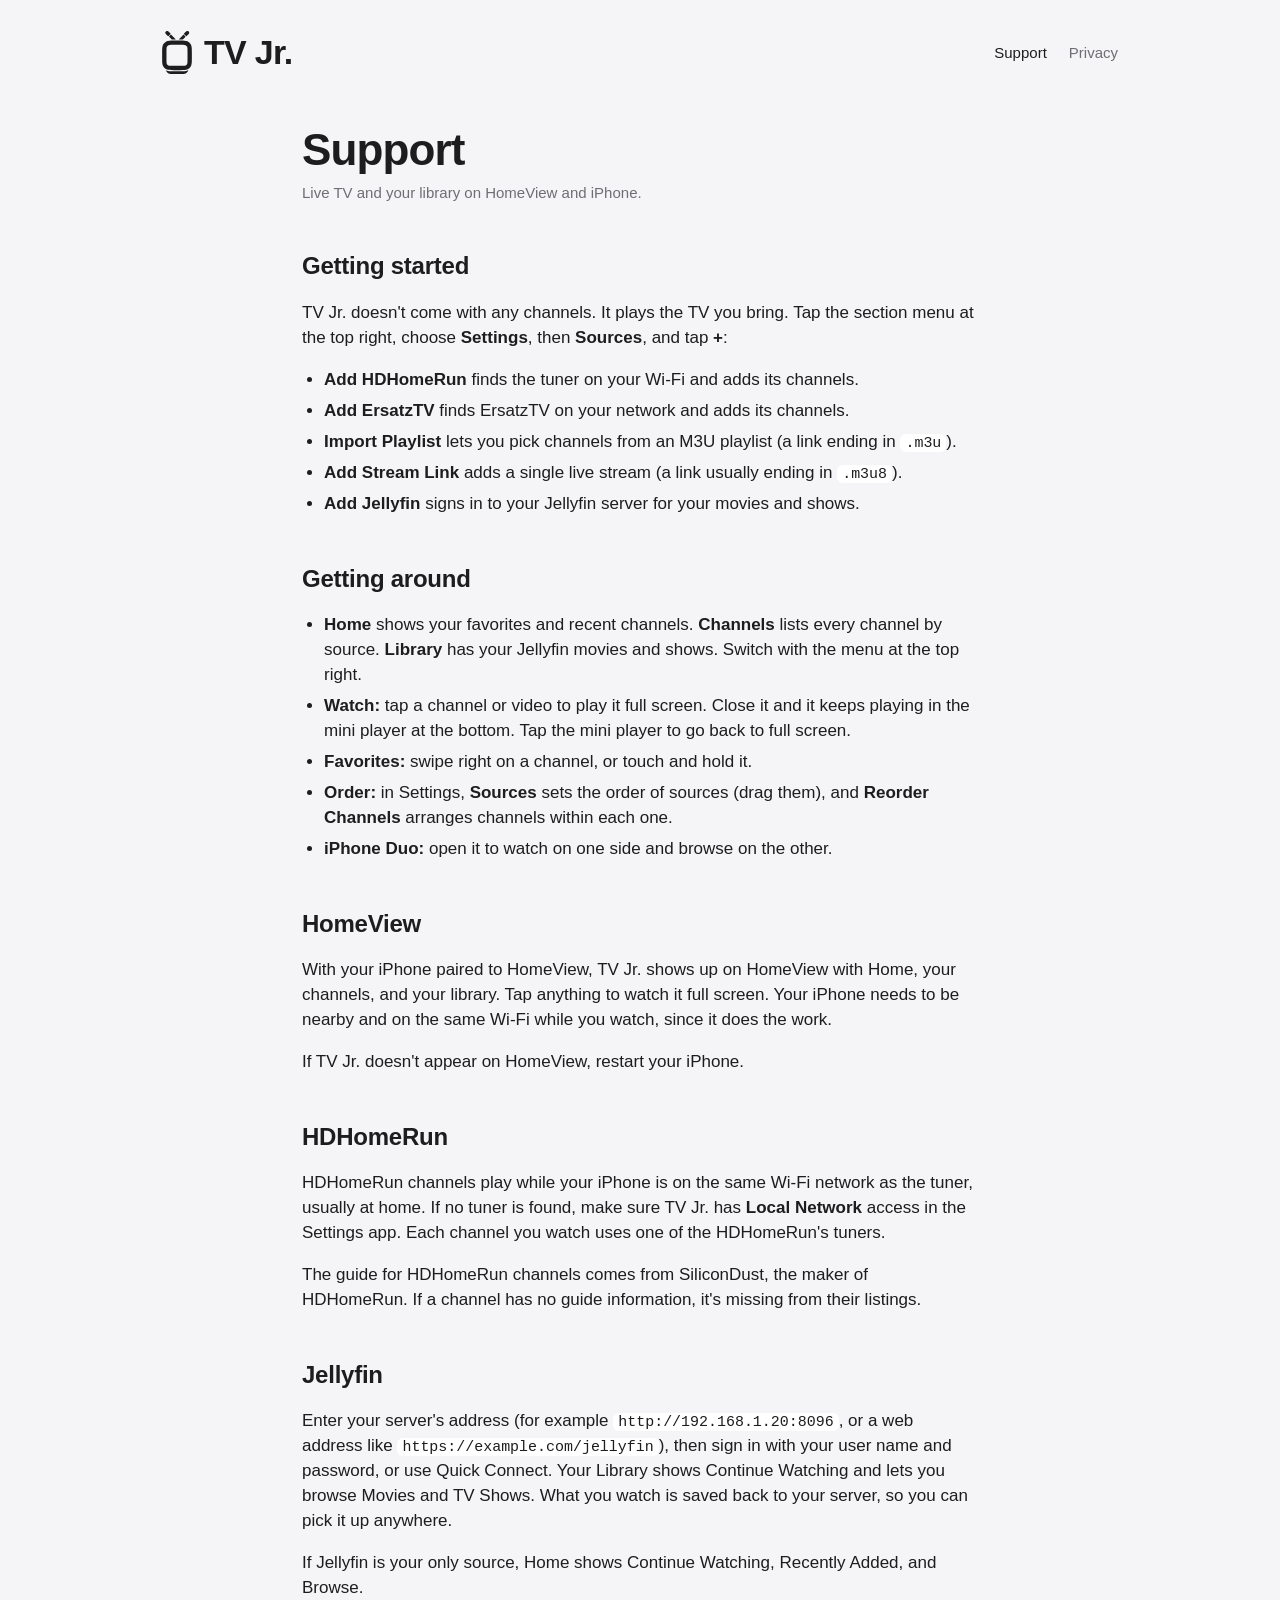
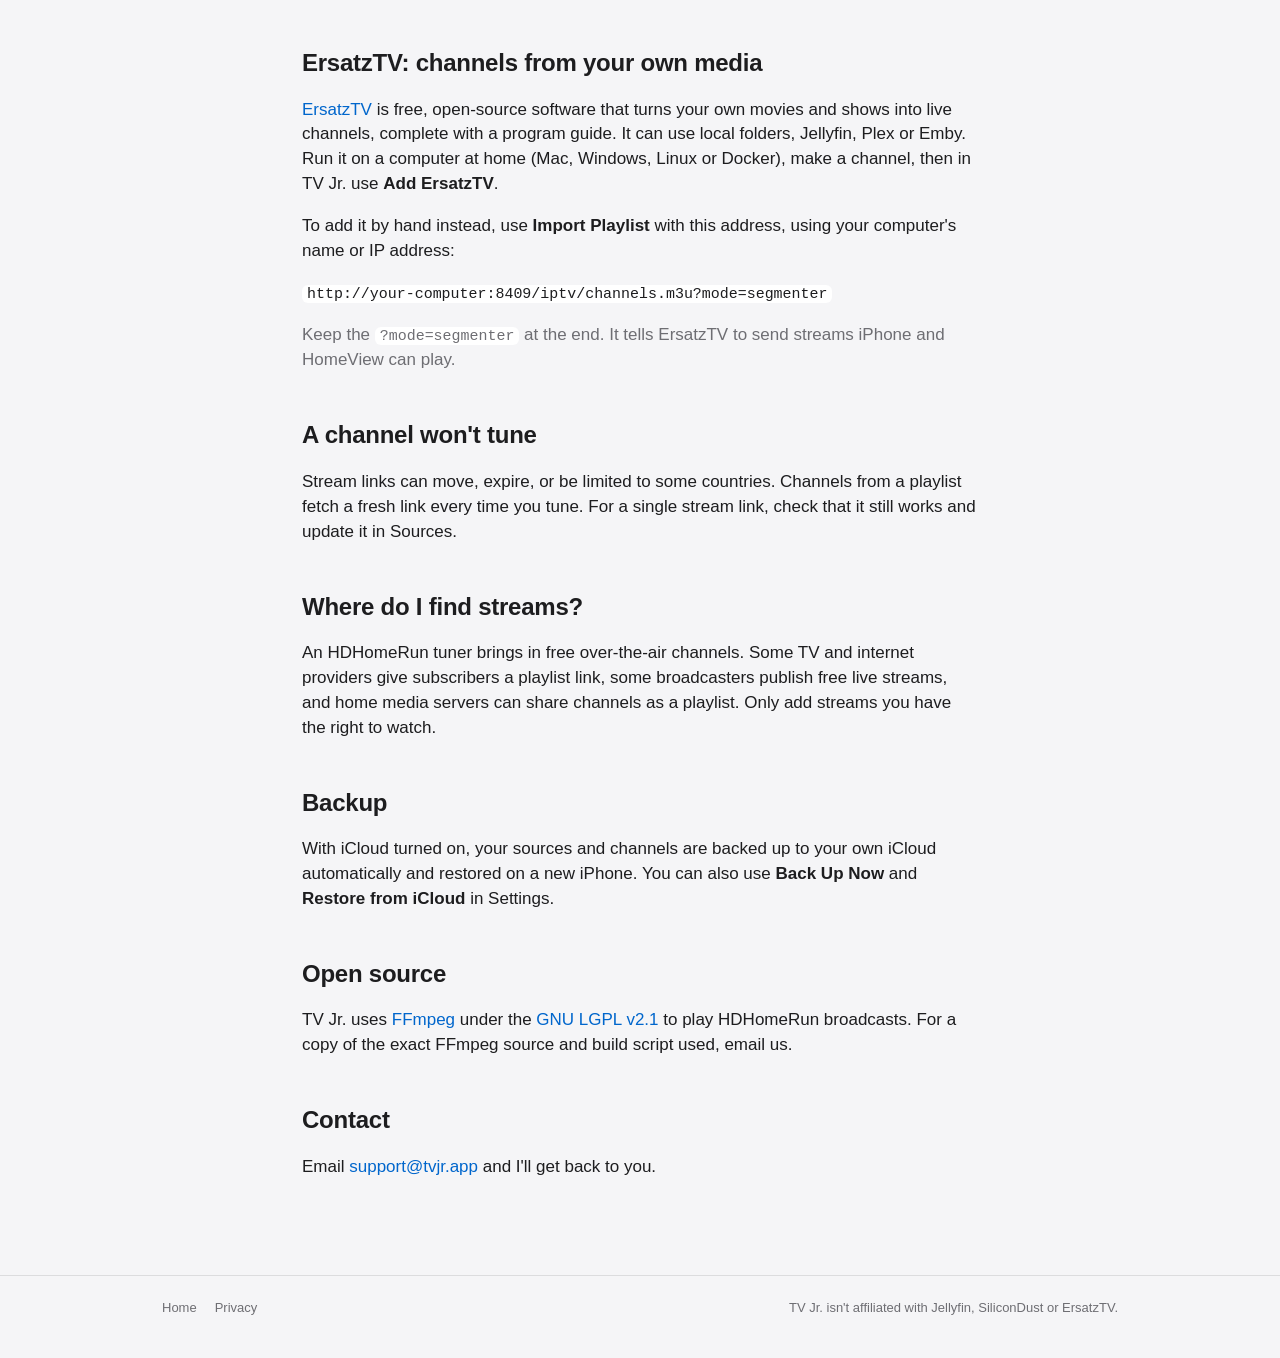
==== support.html @ 4ad4f13f "TV Jr. site: home, support, privacy Co-Authored-By: Claude Opus 5.5 <noreply@anthropic.com>" ====
<!doctype html>
<html lang="en">
<head>
  <meta charset="utf-8">
  <meta name="viewport" content="width=device-width, initial-scale=1">
  <title>TV Jr. Support</title>
  <meta name="description" content="Help with TV Jr.: adding HDHomeRun, Jellyfin, ErsatzTV and playlists, watching on HomeView, and contact.">
  <link rel="icon" href="logo.svg" type="image/svg+xml">
  <link rel="stylesheet" href="style.css">
</head>
<body>
  <header class="site-header">
    <div class="wrap">
      <a class="brand" href="./" aria-label="TV Jr. home"><i class="logo" aria-hidden="true"></i><span>TV Jr.</span></a>
      <nav class="site-nav">
        <a href="support.html" aria-current="page">Support</a>
        <a href="privacy.html">Privacy</a>
      </nav>
    </div>
  </header>

  <main class="wrap page">
    <h1>Support</h1>
    <p class="updated">Live TV and your library on HomeView and iPhone.</p>

    <h2>Getting started</h2>
    <p>TV Jr. doesn't come with any channels. It plays the TV you bring. Tap the section menu at the top right, choose <strong>Settings</strong>, then <strong>Sources</strong>, and tap <strong>+</strong>:</p>
    <ul>
      <li><strong>Add HDHomeRun</strong> finds the tuner on your Wi‑Fi and adds its channels.</li>
      <li><strong>Add ErsatzTV</strong> finds ErsatzTV on your network and adds its channels.</li>
      <li><strong>Import Playlist</strong> lets you pick channels from an M3U playlist (a link ending in <code>.m3u</code>).</li>
      <li><strong>Add Stream Link</strong> adds a single live stream (a link usually ending in <code>.m3u8</code>).</li>
      <li><strong>Add Jellyfin</strong> signs in to your Jellyfin server for your movies and shows.</li>
    </ul>

    <h2>Getting around</h2>
    <ul>
      <li><strong>Home</strong> shows your favorites and recent channels. <strong>Channels</strong> lists every channel by source. <strong>Library</strong> has your Jellyfin movies and shows. Switch with the menu at the top right.</li>
      <li><strong>Watch:</strong> tap a channel or video to play it full screen. Close it and it keeps playing in the mini player at the bottom. Tap the mini player to go back to full screen.</li>
      <li><strong>Favorites:</strong> swipe right on a channel, or touch and hold it.</li>
      <li><strong>Order:</strong> in Settings, <strong>Sources</strong> sets the order of sources (drag them), and <strong>Reorder Channels</strong> arranges channels within each one.</li>
      <li><strong>iPhone Duo:</strong> open it to watch on one side and browse on the other.</li>
    </ul>

    <h2>HomeView</h2>
    <p>With your iPhone paired to HomeView, TV Jr. shows up on HomeView with Home, your channels, and your library. Tap anything to watch it full screen. Your iPhone needs to be nearby and on the same Wi‑Fi while you watch, since it does the work.</p>
    <p>If TV Jr. doesn't appear on HomeView, restart your iPhone.</p>

    <h2>HDHomeRun</h2>
    <p>HDHomeRun channels play while your iPhone is on the same Wi‑Fi network as the tuner, usually at home. If no tuner is found, make sure TV Jr. has <strong>Local Network</strong> access in the Settings app. Each channel you watch uses one of the HDHomeRun's tuners.</p>
    <p>The guide for HDHomeRun channels comes from SiliconDust, the maker of HDHomeRun. If a channel has no guide information, it's missing from their listings.</p>

    <h2>Jellyfin</h2>
    <p>Enter your server's address (for example <code>http://192.168.1.20:8096</code>, or a web address like <code>https://example.com/jellyfin</code>), then sign in with your user name and password, or use Quick Connect. Your Library shows Continue Watching and lets you browse Movies and TV Shows. What you watch is saved back to your server, so you can pick it up anywhere.</p>
    <p>If Jellyfin is your only source, Home shows Continue Watching, Recently Added, and Browse.</p>

    <h2>ErsatzTV: channels from your own media</h2>
    <p><a href="https://ersatztv.org">ErsatzTV</a> is free, open-source software that turns your own movies and shows into live channels, complete with a program guide. It can use local folders, Jellyfin, Plex or Emby. Run it on a computer at home (Mac, Windows, Linux or Docker), make a channel, then in TV Jr. use <strong>Add ErsatzTV</strong>.</p>
    <p>To add it by hand instead, use <strong>Import Playlist</strong> with this address, using your computer's name or IP address:</p>
    <p><code>http://your-computer:8409/iptv/channels.m3u?mode=segmenter</code></p>
    <p class="note">Keep the <code>?mode=segmenter</code> at the end. It tells ErsatzTV to send streams iPhone and HomeView can play.</p>

    <h2>A channel won't tune</h2>
    <p>Stream links can move, expire, or be limited to some countries. Channels from a playlist fetch a fresh link every time you tune. For a single stream link, check that it still works and update it in Sources.</p>

    <h2>Where do I find streams?</h2>
    <p>An HDHomeRun tuner brings in free over-the-air channels. Some TV and internet providers give subscribers a playlist link, some broadcasters publish free live streams, and home media servers can share channels as a playlist. Only add streams you have the right to watch.</p>

    <h2>Backup</h2>
    <p>With iCloud turned on, your sources and channels are backed up to your own iCloud automatically and restored on a new iPhone. You can also use <strong>Back Up Now</strong> and <strong>Restore from iCloud</strong> in Settings.</p>

    <h2>Open source</h2>
    <p>TV Jr. uses <a href="https://ffmpeg.org">FFmpeg</a> under the <a href="https://www.gnu.org/licenses/old-licenses/lgpl-2.1.html">GNU LGPL v2.1</a> to play HDHomeRun broadcasts. For a copy of the exact FFmpeg source and build script used, email us.</p>

    <h2>Contact</h2>
    <p>Email <a href="mailto:support@tvjr.app">support@tvjr.app</a> and I'll get back to you.</p>
  </main>

  <footer class="site-footer">
    <div class="wrap">
      <nav><a href="./">Home</a><a href="privacy.html">Privacy</a></nav>
      <p>TV Jr. isn't affiliated with Jellyfin, SiliconDust or ErsatzTV.</p>
    </div>
  </footer>
</body>
</html>
---- style.css ----
:root {
  --bg: #f5f5f7;
  --card: #ffffff;
  --text: #1d1d1f;
  --secondary: #6e6e73;
  --hairline: rgba(0, 0, 0, 0.1);
  --link: #0066cc;
  --pink: #e35f8f;
  --rim: linear-gradient(145deg, #f2f2f4, #c9c9ce 45%, #eeeef0 70%, #b9b9be);
  --mesh-bg: linear-gradient(180deg, #d9d9dd, #b7b7bc 60%, #cfcfd3);
  --mesh-dot: rgba(60, 60, 66, 0.55);
  color-scheme: light dark;
}

@media (prefers-color-scheme: dark) {
  :root {
    --bg: #000000;
    --card: #1c1c1e;
    --text: #f5f5f7;
    --secondary: #a1a1a6;
    --hairline: rgba(255, 255, 255, 0.14);
    --link: #2997ff;
  }
}

* { box-sizing: border-box; }

html { -webkit-text-size-adjust: 100%; }

body {
  margin: 0;
  background: var(--bg);
  color: var(--text);
  font-family: -apple-system, BlinkMacSystemFont, "SF Pro Text", "Helvetica Neue", Helvetica, Arial, sans-serif;
  font-size: 17px;
  line-height: 1.47;
  -webkit-font-smoothing: antialiased;
}

a { color: var(--link); text-decoration: none; }
a:hover { text-decoration: underline; }

.wrap { max-width: 1000px; margin: 0 auto; padding: 0 22px; }

/* Header */

.site-header { padding: 28px 0 0; }
.site-header .wrap { display: flex; align-items: center; justify-content: space-between; gap: 16px; }

.brand { display: inline-flex; align-items: center; gap: 12px; color: var(--text); }
.brand:hover { text-decoration: none; }
.brand .logo { width: 30px; height: 43px; }
.brand span { font-size: 34px; font-weight: 700; letter-spacing: -0.02em; }

.logo {
  display: inline-block;
  background: currentColor;
  -webkit-mask: url(logo.svg) center / contain no-repeat;
  mask: url(logo.svg) center / contain no-repeat;
}

.site-nav { display: flex; gap: 22px; font-size: 15px; }
.site-nav a { color: var(--secondary); }
.site-nav a:hover, .site-nav a[aria-current] { color: var(--text); text-decoration: none; }

/* Hero */

.hero { text-align: center; padding-top: 56px; padding-bottom: 24px; }
.hero h1 {
  margin: 0 auto;
  max-width: 14em;
  font-size: clamp(36px, 6vw, 56px);
  line-height: 1.07;
  font-weight: 700;
  letter-spacing: -0.025em;
}
.hero p.lede {
  margin: 16px auto 0;
  max-width: 30em;
  font-size: clamp(19px, 2.4vw, 22px);
  color: var(--secondary);
}

.cta {
  display: inline-block;
  margin-top: 28px;
  padding: 12px 24px;
  border-radius: 980px;
  background: var(--text);
  color: var(--bg);
  font-size: 17px;
  font-weight: 600;
}
.cta:hover { text-decoration: none; opacity: 0.85; }

/* HomeView, drawn: silver rim, black bezel, square screen, speaker base. */

.device {
  --w: min(560px, 100%);
  width: var(--w);
  margin: 48px auto 0;
}

.device .frame {
  position: relative;
  aspect-ratio: 1 / 1;
  padding: 7.2%;
  border-radius: 21%;
  background: #0b0b0c;
  box-shadow:
    0 0 0 3px #d7d7db,
    0 0 0 4px #a9a9ae,
    0 30px 60px -20px rgba(0, 0, 0, 0.35);
}

.device .camera {
  position: absolute;
  top: 2.6%;
  left: 50%;
  width: 1.6%;
  aspect-ratio: 1;
  border-radius: 50%;
  transform: translateX(-50%);
  background: radial-gradient(circle at 35% 35%, #3a3d4a, #101014 70%);
}

.device .screen {
  position: relative;
  height: 100%;
  border-radius: 15%;
  overflow: hidden;
  background: #1c1c1e;
}

.device .screen img {
  position: absolute;
  inset: 0;
  width: 100%;
  height: 100%;
  object-fit: cover;
  opacity: 0;
  transition: opacity 0.8s ease;
}
.device .screen img.on { opacity: 1; }

.device .placeholder {
  position: absolute;
  inset: 0;
  display: grid;
  place-items: center;
  color: rgba(255, 255, 255, 0.35);
  font-size: 15px;
  background: radial-gradient(circle at 50% 40%, #2c2c30, #151517);
}
.device .placeholder .logo { width: 22%; aspect-ratio: 566 / 819; color: rgba(255, 255, 255, 0.18); }

.device .base {
  position: relative;
  width: 54%;
  aspect-ratio: 2.85 / 1;
  margin: -1px auto 0;
  border-radius: 0 0 14% 14% / 0 0 22% 22%;
  background:
    radial-gradient(circle, var(--mesh-dot) 1.1px, transparent 1.4px) 0 0 / 7px 7px,
    var(--mesh-bg);
  box-shadow: inset 0 10px 14px -8px rgba(0, 0, 0, 0.45), 0 14px 24px -14px rgba(0, 0, 0, 0.4);
}

.dots { display: flex; justify-content: center; gap: 8px; margin-top: 22px; }
.dots button {
  width: 8px; height: 8px; padding: 0;
  border: 0; border-radius: 50%;
  background: var(--secondary); opacity: 0.35; cursor: pointer;
}
.dots button[aria-current="true"] { opacity: 1; }

/* Sources */

.section { padding-top: 88px; }
.section h2 {
  margin: 0;
  text-align: center;
  font-size: clamp(30px, 4.4vw, 40px);
  line-height: 1.1;
  font-weight: 700;
  letter-spacing: -0.02em;
}
.section .sub { margin: 10px auto 0; max-width: 34em; text-align: center; color: var(--secondary); font-size: 19px; }

.cards {
  display: grid;
  grid-template-columns: repeat(3, 1fr);
  gap: 20px;
  margin-top: 40px;
}

.card {
  display: flex;
  flex-direction: column;
  padding: 30px 28px 26px;
  border-radius: 22px;
  background: var(--card);
}
.card .icon {
  width: 52px; height: 52px;
  display: grid; place-items: center;
  border-radius: 13px;
  background: #1c1c1e;
  color: var(--pink);
}
.card .icon svg { width: 30px; height: 30px; }
.card h3 { margin: 20px 0 6px; font-size: 22px; line-height: 1.2; letter-spacing: -0.01em; }
.card p { margin: 0; color: var(--secondary); font-size: 16px; }
.card .more { margin-top: auto; padding-top: 18px; font-size: 15px; }

.also {
  margin-top: 20px;
  padding: 22px 28px;
  border-radius: 22px;
  background: var(--card);
  color: var(--secondary);
  font-size: 16px;
}
.also strong { color: var(--text); }

/* Features */

.features {
  display: grid;
  grid-template-columns: repeat(2, 1fr);
  gap: 20px;
  margin-top: 40px;
}
.feature { padding: 26px 28px; border-radius: 22px; background: var(--card); }
.feature h3 { margin: 0 0 6px; font-size: 19px; }
.feature p { margin: 0; color: var(--secondary); font-size: 16px; }

/* Plain pages (Support, Privacy) */

.page { max-width: 720px; padding-top: 48px; }
.page h1 { margin: 0; font-size: clamp(34px, 5vw, 44px); line-height: 1.1; letter-spacing: -0.02em; }
.page .updated { margin: 8px 0 0; color: var(--secondary); font-size: 15px; }
.page h2 { margin: 44px 0 10px; font-size: 24px; letter-spacing: -0.01em; }
.page p, .page li { color: var(--text); }
.page ul, .page ol { padding-left: 1.3em; }
.page li { margin: 6px 0; }
.page code {
  font-family: ui-monospace, "SF Mono", Menlo, monospace;
  font-size: 0.88em;
  padding: 1px 5px;
  border-radius: 6px;
  background: var(--card);
  overflow-wrap: anywhere;
}
.page .note { color: var(--secondary); }

/* Footer */

.site-footer {
  margin-top: 96px;
  padding: 22px 0 40px;
  border-top: 1px solid var(--hairline);
  color: var(--secondary);
  font-size: 13px;
}
.site-footer .wrap { display: flex; flex-wrap: wrap; justify-content: space-between; gap: 10px 24px; }
.site-footer nav { display: flex; gap: 18px; }
.site-footer a { color: var(--secondary); }
.site-footer p { margin: 0; max-width: 46em; }

@media (max-width: 760px) {
  .cards, .features { grid-template-columns: 1fr; }
  .site-nav { gap: 16px; }
  .brand span { font-size: 28px; }
  .brand .logo { width: 25px; height: 36px; }
  .device .base { background-size: 5px 5px, auto; }
}

@media (prefers-reduced-motion: reduce) {
  .device .screen img { transition: none; }
}
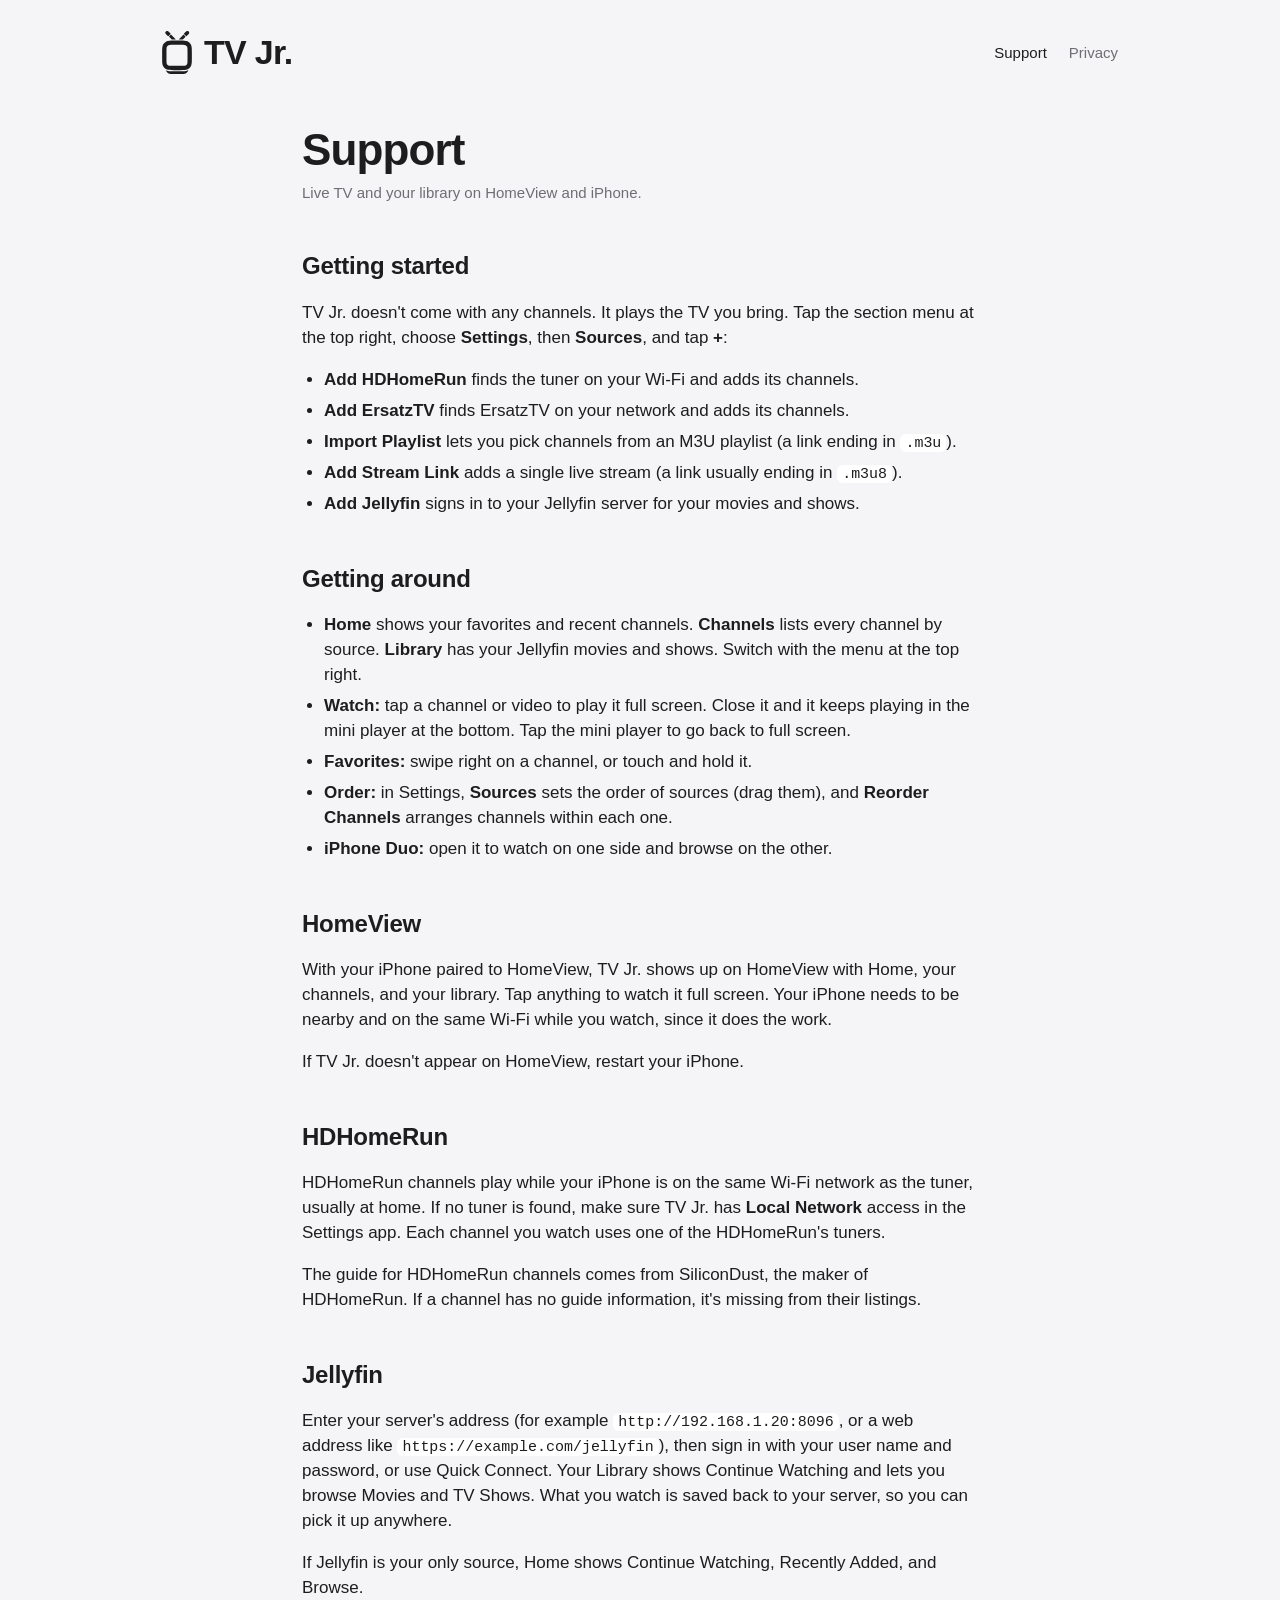
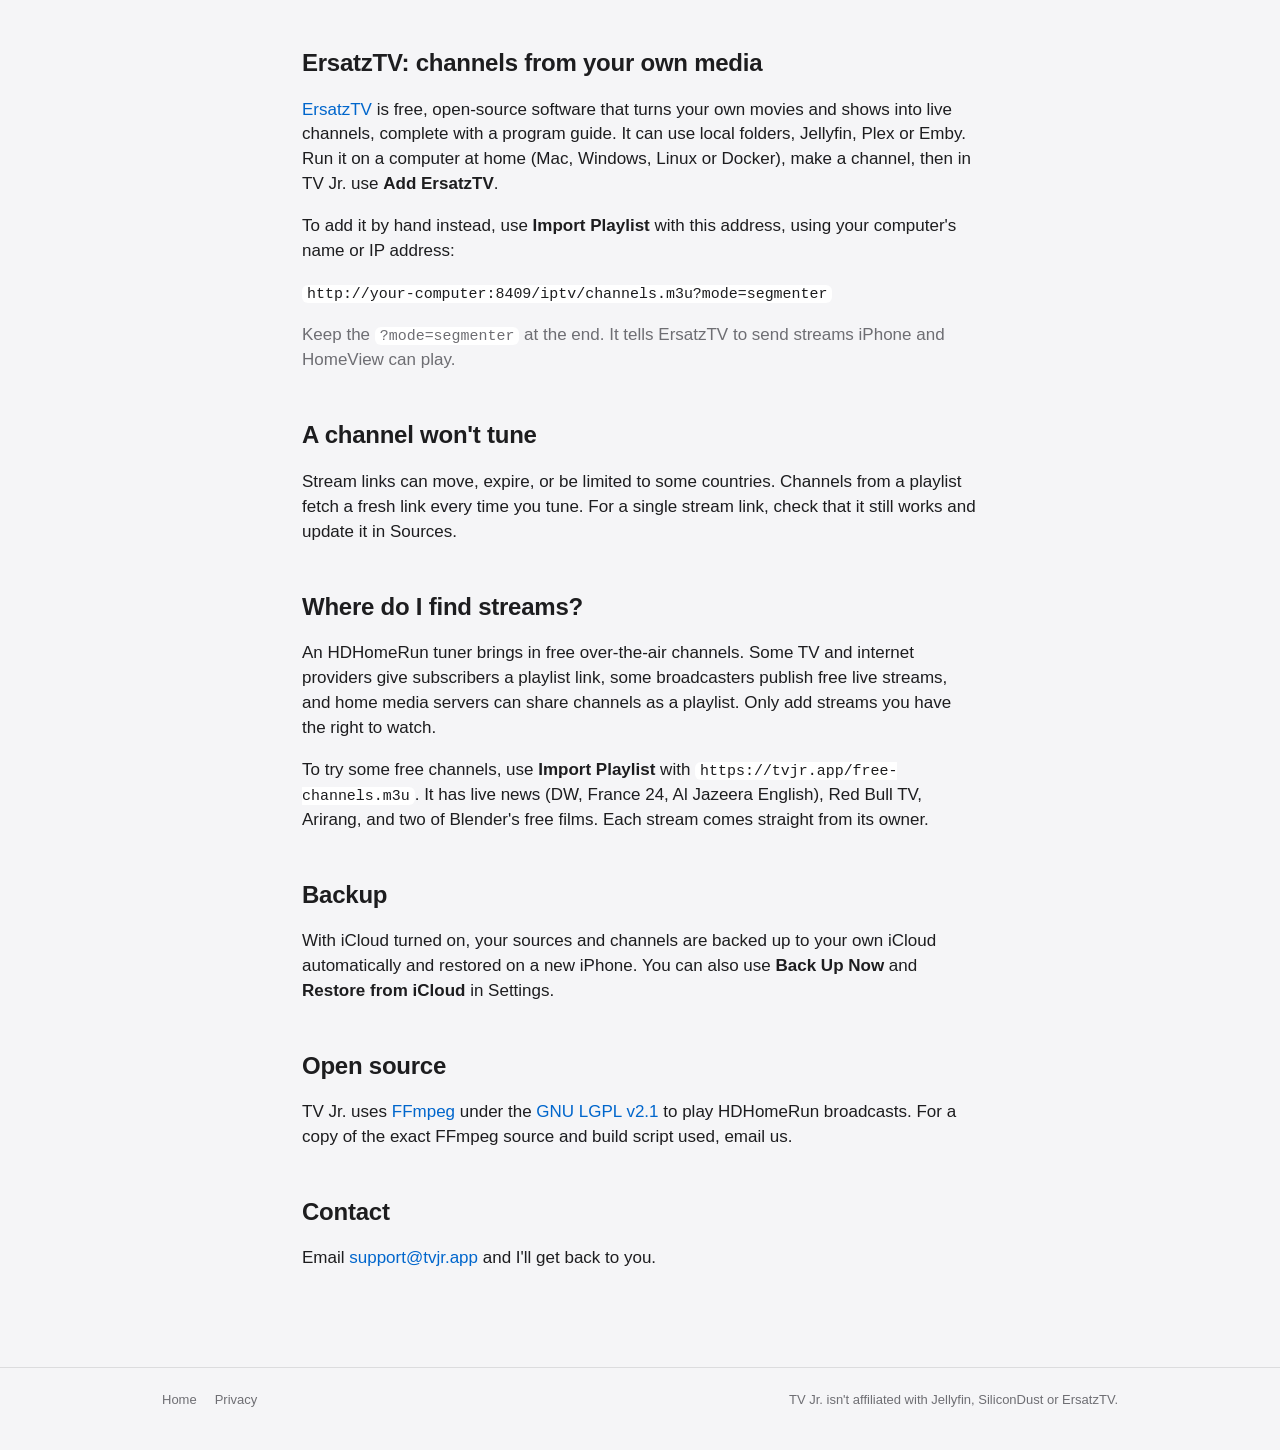
==== commit 688125d5: "Playlist: Red Bull TV, Arirang, Blender films; link it from Support Co-Authored-By: Claude Opus 5.5 " ====
--- a/support.html
+++ b/support.html
@@ -65,6 +65,7 @@
 
     <h2>Where do I find streams?</h2>
     <p>An HDHomeRun tuner brings in free over-the-air channels. Some TV and internet providers give subscribers a playlist link, some broadcasters publish free live streams, and home media servers can share channels as a playlist. Only add streams you have the right to watch.</p>
+    <p>To try some free channels, use <strong>Import Playlist</strong> with <code>https://tvjr.app/free-channels.m3u</code>. It has live news (DW, France 24, Al Jazeera English), Red Bull TV, Arirang, and two of Blender's free films. Each stream comes straight from its owner.</p>
 
     <h2>Backup</h2>
     <p>With iCloud turned on, your sources and channels are backed up to your own iCloud automatically and restored on a new iPhone. You can also use <strong>Back Up Now</strong> and <strong>Restore from iCloud</strong> in Settings.</p>
--- a/style.css
+++ b/style.css
@@ -5,10 +5,6 @@
   --secondary: #6e6e73;
   --hairline: rgba(0, 0, 0, 0.1);
   --link: #0066cc;
-  --pink: #e35f8f;
-  --rim: linear-gradient(145deg, #f2f2f4, #c9c9ce 45%, #eeeef0 70%, #b9b9be);
-  --mesh-bg: linear-gradient(180deg, #d9d9dd, #b7b7bc 60%, #cfcfd3);
-  --mesh-dot: rgba(60, 60, 66, 0.55);
   color-scheme: light dark;
 }
 
@@ -93,41 +89,31 @@
 }
 .cta:hover { text-decoration: none; opacity: 0.85; }
 
-/* HomeView, drawn: silver rim, black bezel, square screen, speaker base. */
+/* HomeView: the photo on top, with its screen cut out; screenshots sit behind the opening.
+   The opening is 640×640 at (50, 51) in the 741×880 image, padded a pixel under the bezel. */
 
 .device {
-  --w: min(560px, 100%);
-  width: var(--w);
+  position: relative;
+  width: min(520px, 100%);
   margin: 48px auto 0;
+  aspect-ratio: 741 / 880;
 }
 
 .device .frame {
   position: relative;
-  aspect-ratio: 1 / 1;
-  padding: 7.2%;
-  border-radius: 21%;
-  background: #0b0b0c;
-  box-shadow:
-    0 0 0 3px #d7d7db,
-    0 0 0 4px #a9a9ae,
-    0 30px 60px -20px rgba(0, 0, 0, 0.35);
-}
-
-.device .camera {
+  display: block;
+  width: 100%;
+  height: auto;
+  pointer-events: none;
+  filter: drop-shadow(0 30px 40px rgba(0, 0, 0, 0.18));
+}
+
+.device .screen {
   position: absolute;
-  top: 2.6%;
-  left: 50%;
-  width: 1.6%;
-  aspect-ratio: 1;
-  border-radius: 50%;
-  transform: translateX(-50%);
-  background: radial-gradient(circle at 35% 35%, #3a3d4a, #101014 70%);
-}
-
-.device .screen {
-  position: relative;
-  height: 100%;
-  border-radius: 15%;
+  left: calc(49 / 741 * 100%);
+  top: calc(50 / 880 * 100%);
+  width: calc(642 / 741 * 100%);
+  height: calc(642 / 880 * 100%);
   overflow: hidden;
   background: #1c1c1e;
 }
@@ -148,23 +134,9 @@
   inset: 0;
   display: grid;
   place-items: center;
-  color: rgba(255, 255, 255, 0.35);
-  font-size: 15px;
-  background: radial-gradient(circle at 50% 40%, #2c2c30, #151517);
+  background: radial-gradient(circle at 50% 45%, #2c2c30, #151517);
 }
 .device .placeholder .logo { width: 22%; aspect-ratio: 566 / 819; color: rgba(255, 255, 255, 0.18); }
-
-.device .base {
-  position: relative;
-  width: 54%;
-  aspect-ratio: 2.85 / 1;
-  margin: -1px auto 0;
-  border-radius: 0 0 14% 14% / 0 0 22% 22%;
-  background:
-    radial-gradient(circle, var(--mesh-dot) 1.1px, transparent 1.4px) 0 0 / 7px 7px,
-    var(--mesh-bg);
-  box-shadow: inset 0 10px 14px -8px rgba(0, 0, 0, 0.45), 0 14px 24px -14px rgba(0, 0, 0, 0.4);
-}
 
 .dots { display: flex; justify-content: center; gap: 8px; margin-top: 22px; }
 .dots button {
@@ -205,8 +177,8 @@
   width: 52px; height: 52px;
   display: grid; place-items: center;
   border-radius: 13px;
-  background: #1c1c1e;
-  color: var(--pink);
+  background: var(--text);   /* black tile, white glyph (flips in dark mode) */
+  color: var(--card);
 }
 .card .icon svg { width: 30px; height: 30px; }
 .card h3 { margin: 20px 0 6px; font-size: 22px; line-height: 1.2; letter-spacing: -0.01em; }
@@ -273,7 +245,6 @@
   .site-nav { gap: 16px; }
   .brand span { font-size: 28px; }
   .brand .logo { width: 25px; height: 36px; }
-  .device .base { background-size: 5px 5px, auto; }
 }
 
 @media (prefers-reduced-motion: reduce) {
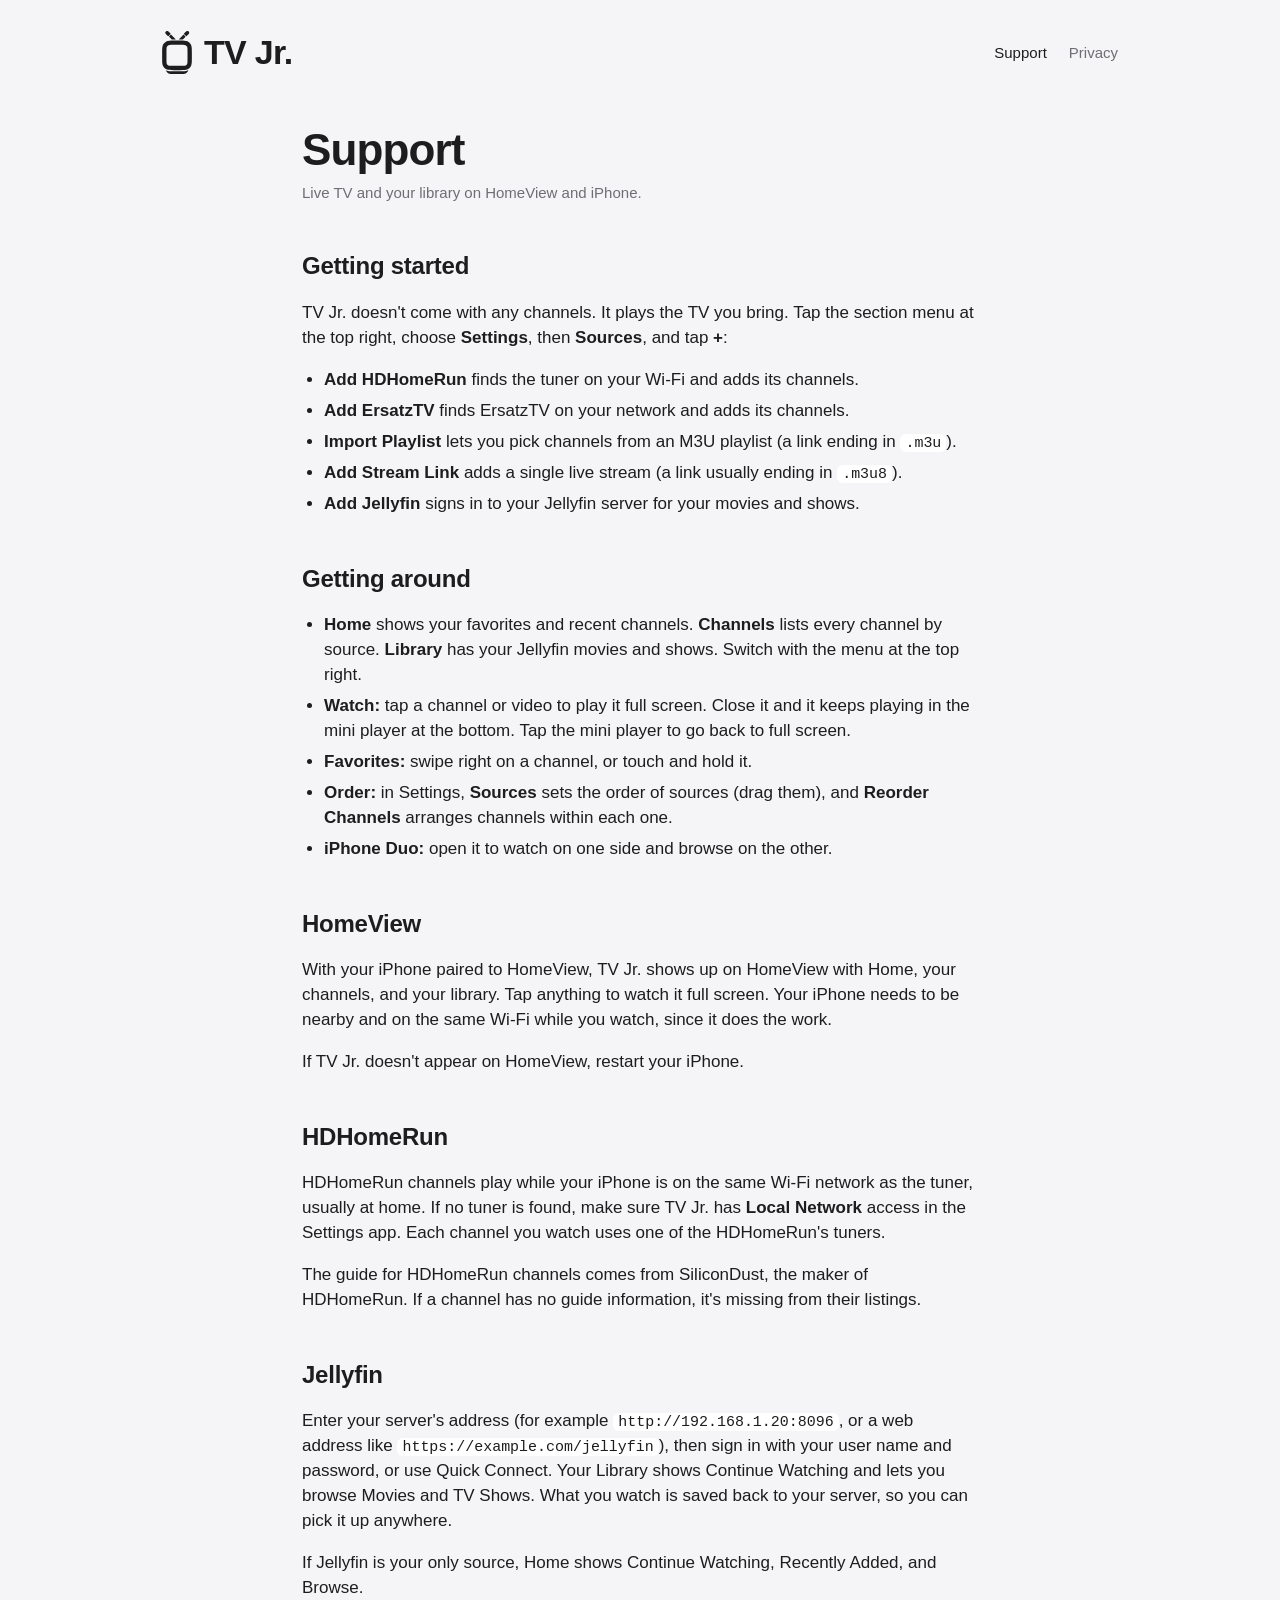
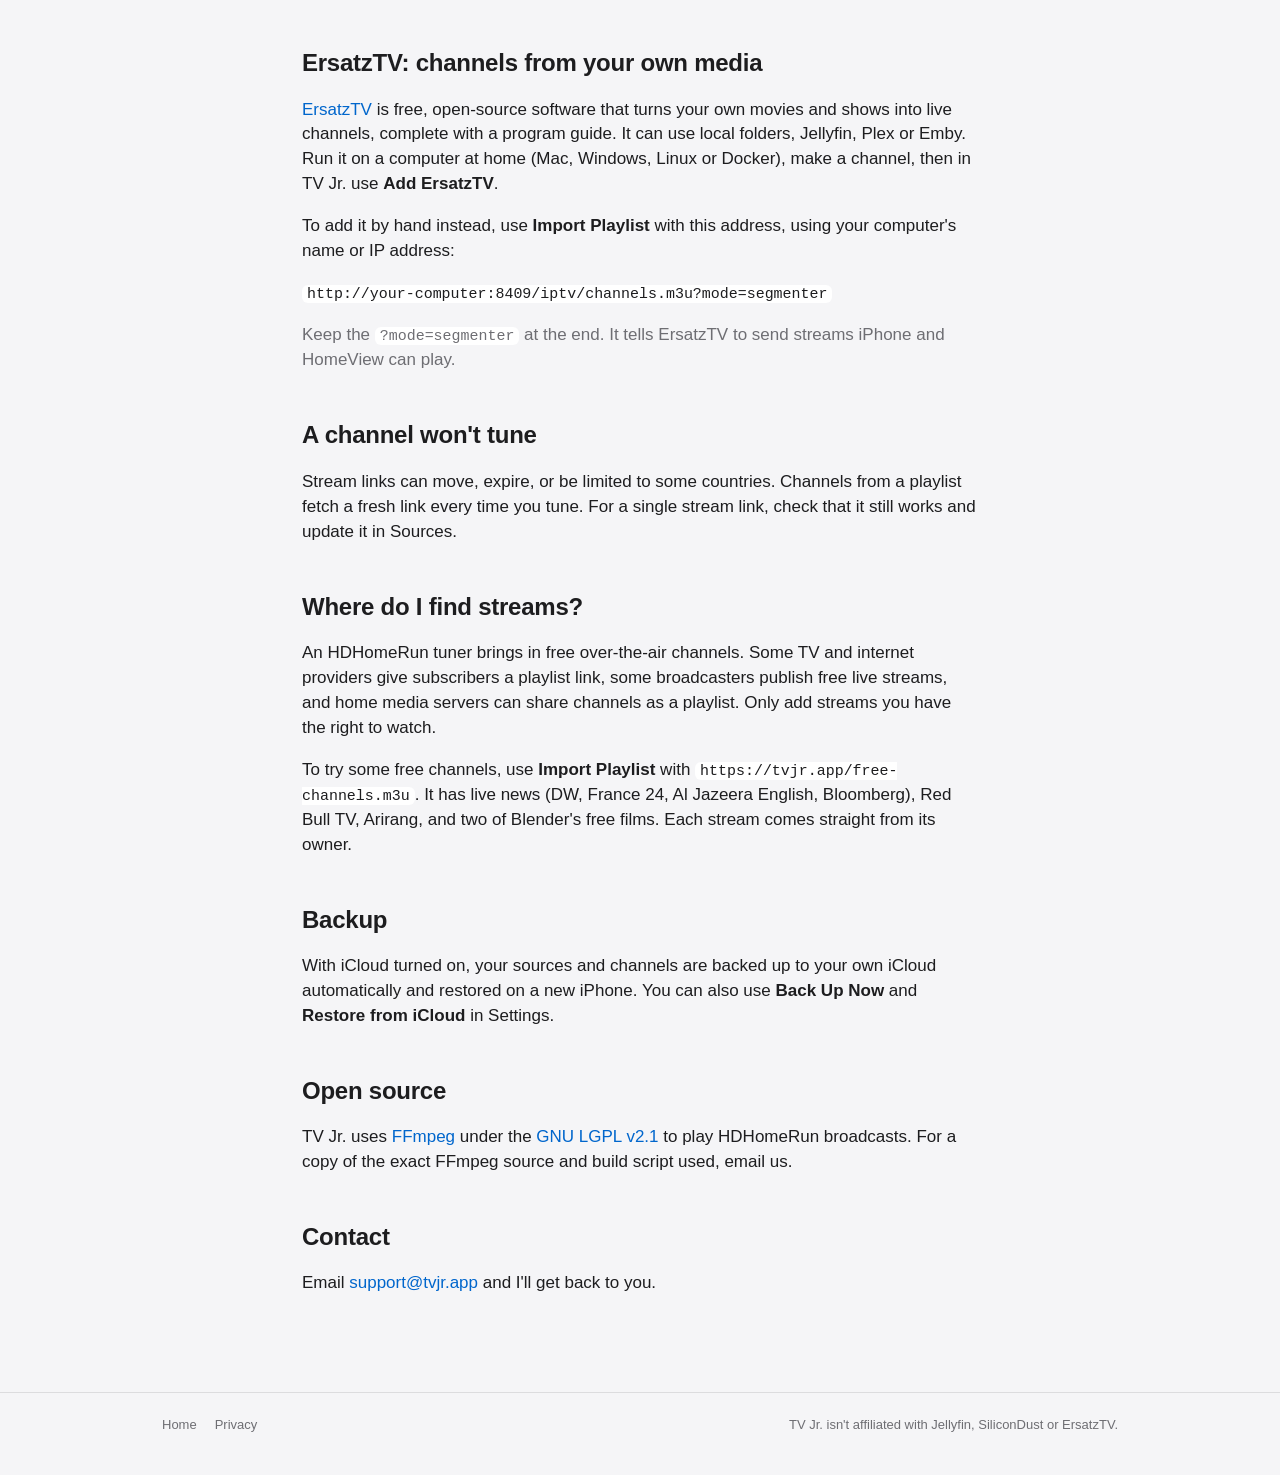
==== commit 72b21af8: "Playlist: Bloomberg TV Co-Authored-By: Claude Opus 5.5 <noreply@anthropic.com>" ====
--- a/support.html
+++ b/support.html
@@ -65,7 +65,7 @@
 
     <h2>Where do I find streams?</h2>
     <p>An HDHomeRun tuner brings in free over-the-air channels. Some TV and internet providers give subscribers a playlist link, some broadcasters publish free live streams, and home media servers can share channels as a playlist. Only add streams you have the right to watch.</p>
-    <p>To try some free channels, use <strong>Import Playlist</strong> with <code>https://tvjr.app/free-channels.m3u</code>. It has live news (DW, France 24, Al Jazeera English), Red Bull TV, Arirang, and two of Blender's free films. Each stream comes straight from its owner.</p>
+    <p>To try some free channels, use <strong>Import Playlist</strong> with <code>https://tvjr.app/free-channels.m3u</code>. It has live news (DW, France 24, Al Jazeera English, Bloomberg), Red Bull TV, Arirang, and two of Blender's free films. Each stream comes straight from its owner.</p>
 
     <h2>Backup</h2>
     <p>With iCloud turned on, your sources and channels are backed up to your own iCloud automatically and restored on a new iPhone. You can also use <strong>Back Up Now</strong> and <strong>Restore from iCloud</strong> in Settings.</p>
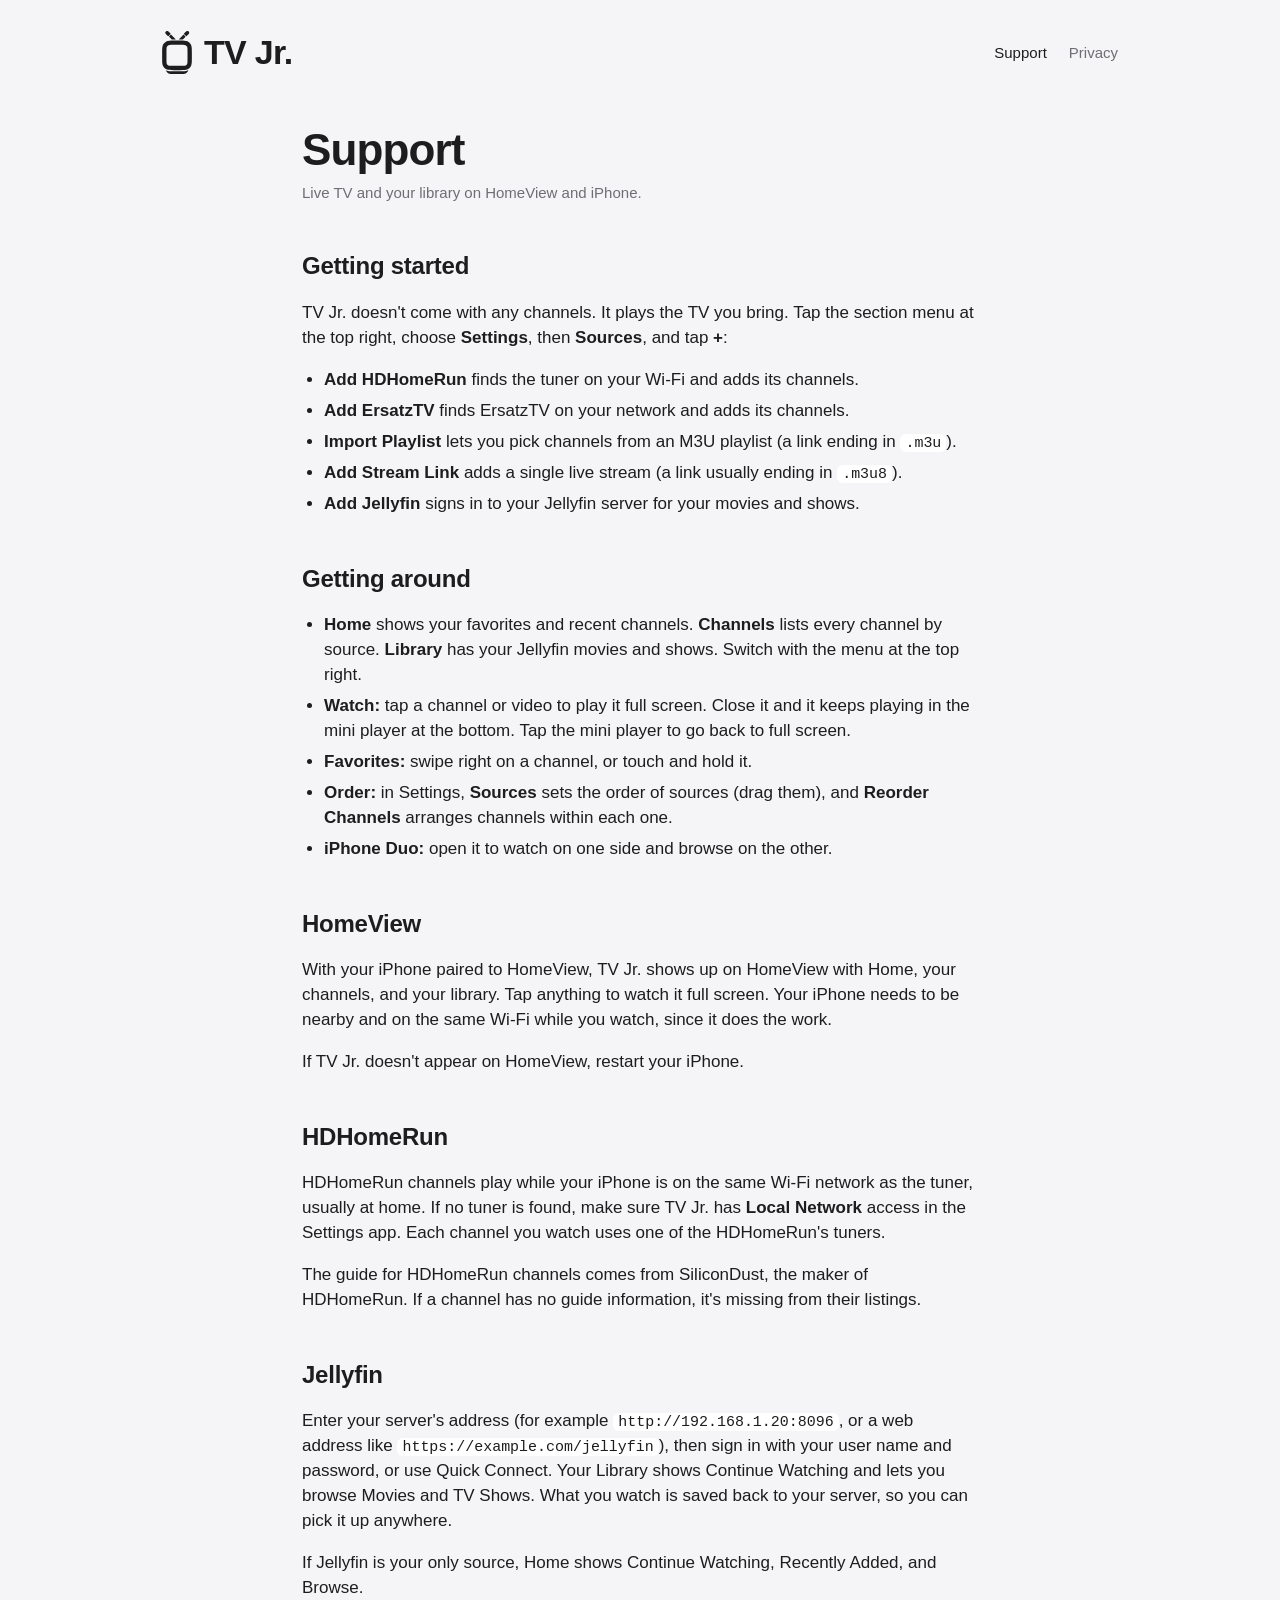
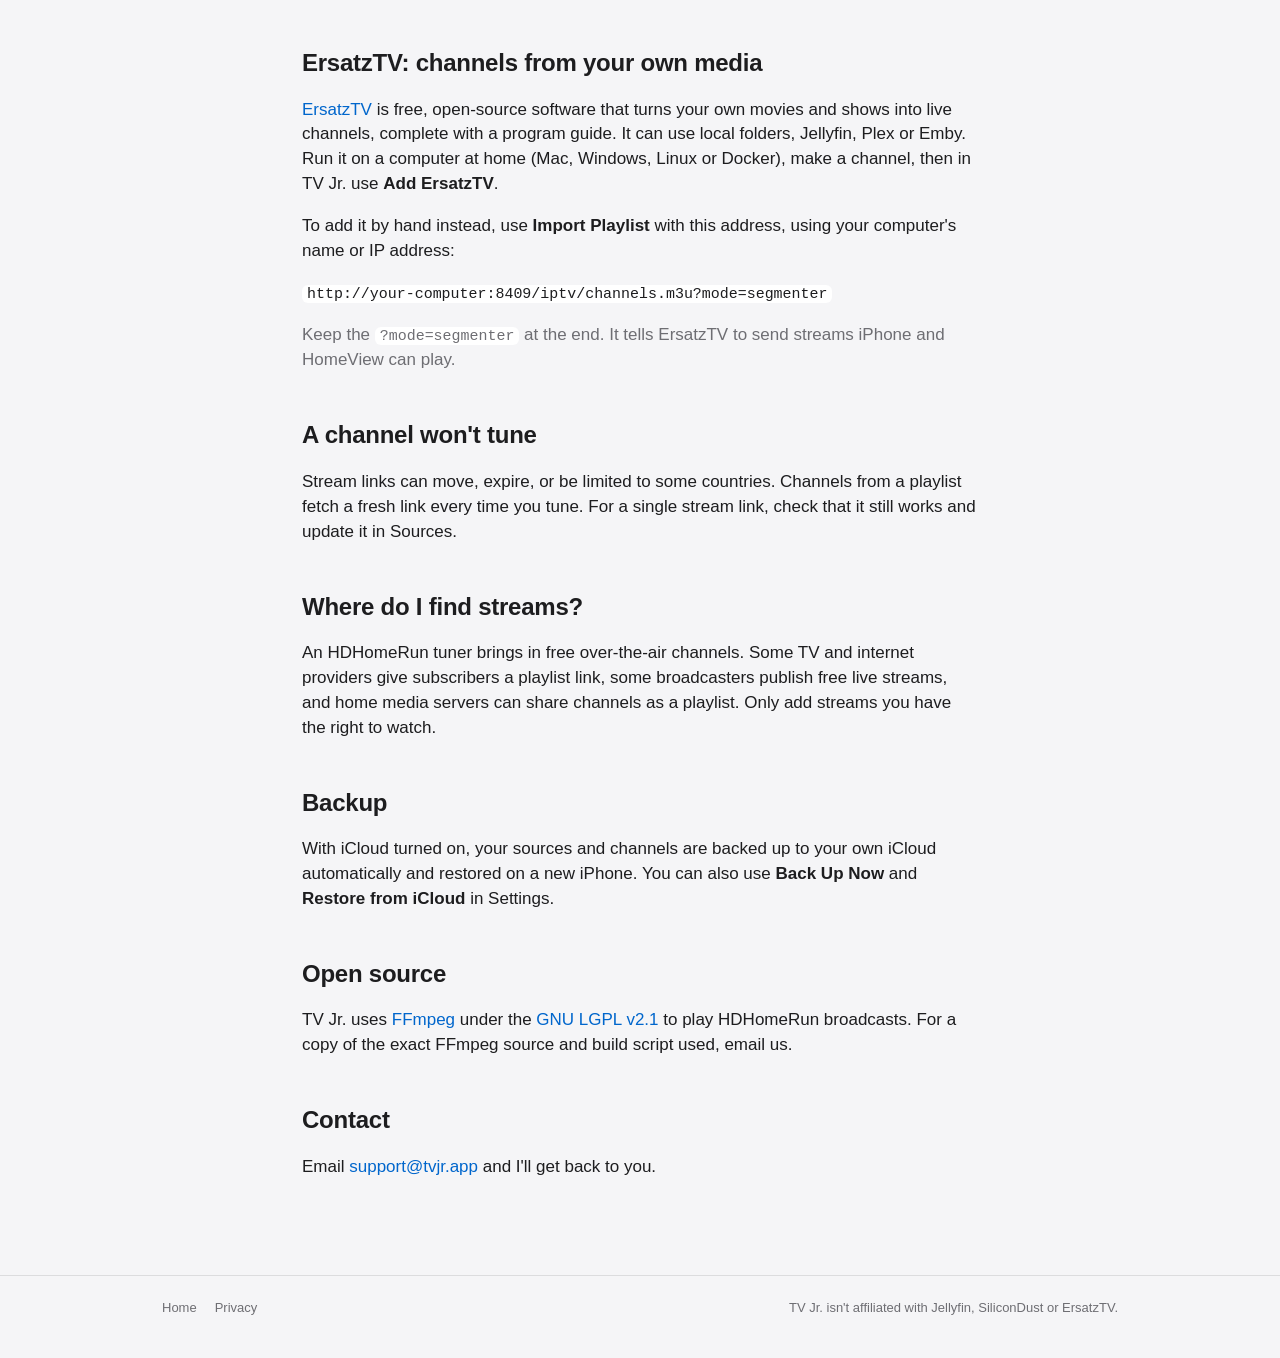
==== commit deea4389: "Support: hide the free channels link for now Co-Authored-By: Claude Opus 5.5 <noreply@anthropic.com>" ====
--- a/support.html
+++ b/support.html
@@ -65,7 +65,6 @@
 
     <h2>Where do I find streams?</h2>
     <p>An HDHomeRun tuner brings in free over-the-air channels. Some TV and internet providers give subscribers a playlist link, some broadcasters publish free live streams, and home media servers can share channels as a playlist. Only add streams you have the right to watch.</p>
-    <p>To try some free channels, use <strong>Import Playlist</strong> with <code>https://tvjr.app/free-channels.m3u</code>. It has live news (DW, France 24, Al Jazeera English, Bloomberg), Red Bull TV, Arirang, and two of Blender's free films. Each stream comes straight from its owner.</p>
 
     <h2>Backup</h2>
     <p>With iCloud turned on, your sources and channels are backed up to your own iCloud automatically and restored on a new iPhone. You can also use <strong>Back Up Now</strong> and <strong>Restore from iCloud</strong> in Settings.</p>
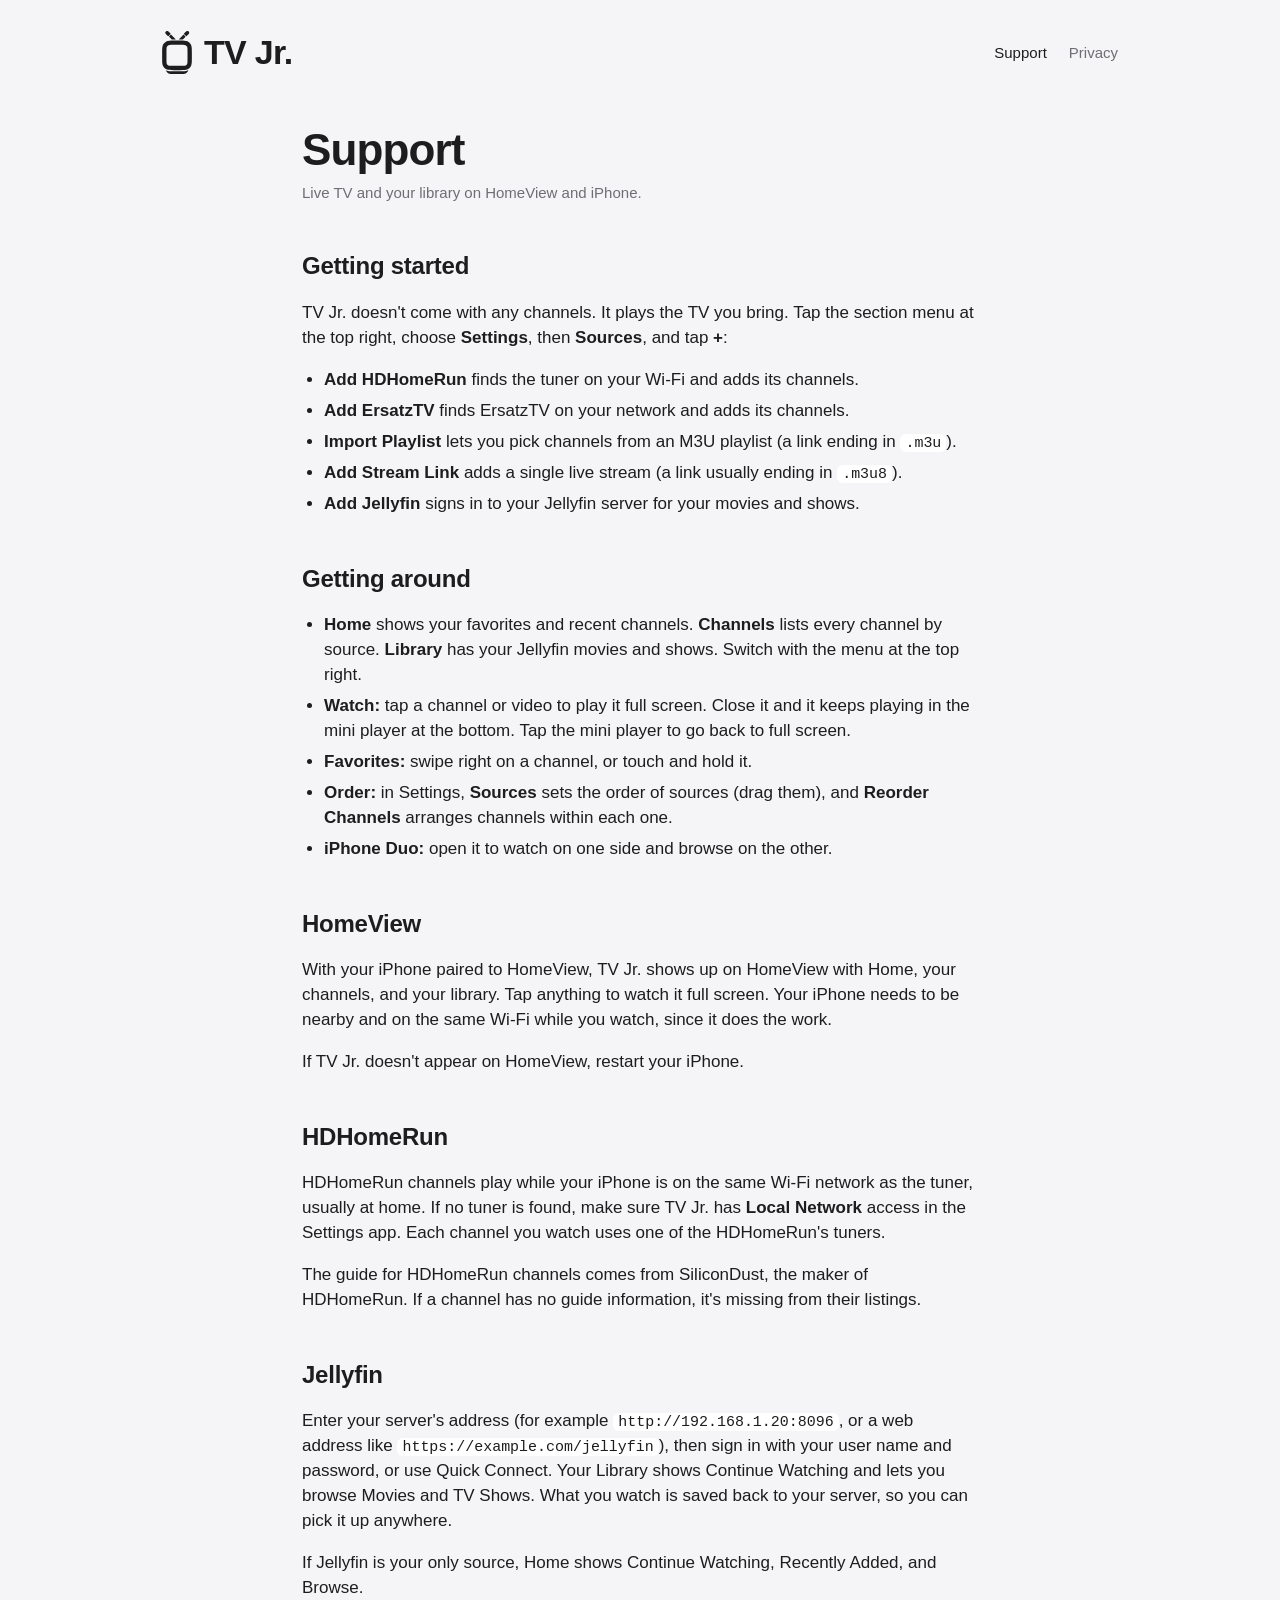
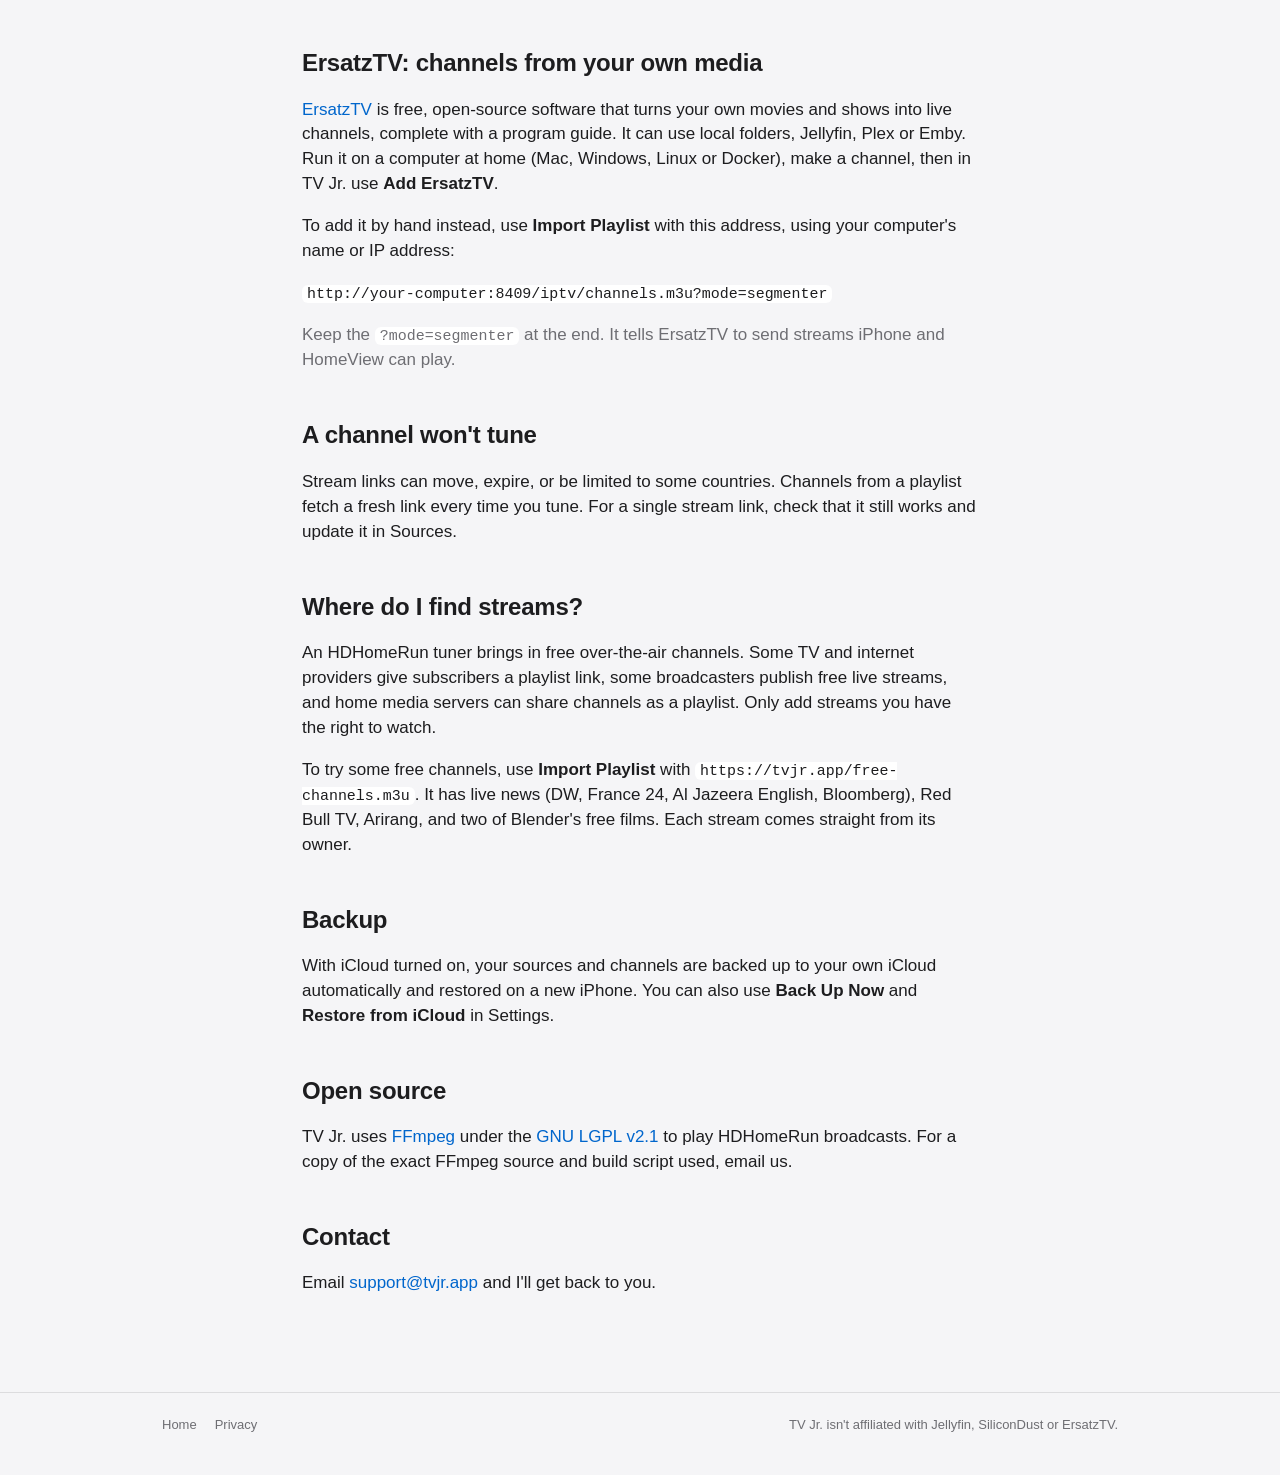
==== commit 2a8c1e14: "Support: bring back the free channels link (1.1 is out) Co-Authored-By: Claude Opus 5.5 <noreply@ant" ====
--- a/support.html
+++ b/support.html
@@ -65,6 +65,7 @@
 
     <h2>Where do I find streams?</h2>
     <p>An HDHomeRun tuner brings in free over-the-air channels. Some TV and internet providers give subscribers a playlist link, some broadcasters publish free live streams, and home media servers can share channels as a playlist. Only add streams you have the right to watch.</p>
+    <p>To try some free channels, use <strong>Import Playlist</strong> with <code>https://tvjr.app/free-channels.m3u</code>. It has live news (DW, France 24, Al Jazeera English, Bloomberg), Red Bull TV, Arirang, and two of Blender's free films. Each stream comes straight from its owner.</p>
 
     <h2>Backup</h2>
     <p>With iCloud turned on, your sources and channels are backed up to your own iCloud automatically and restored on a new iPhone. You can also use <strong>Back Up Now</strong> and <strong>Restore from iCloud</strong> in Settings.</p>
--- a/style.css
+++ b/style.css
@@ -161,7 +161,7 @@
 
 .cards {
   display: grid;
-  grid-template-columns: repeat(3, 1fr);
+  grid-template-columns: repeat(2, 1fr);
   gap: 20px;
   margin-top: 40px;
 }
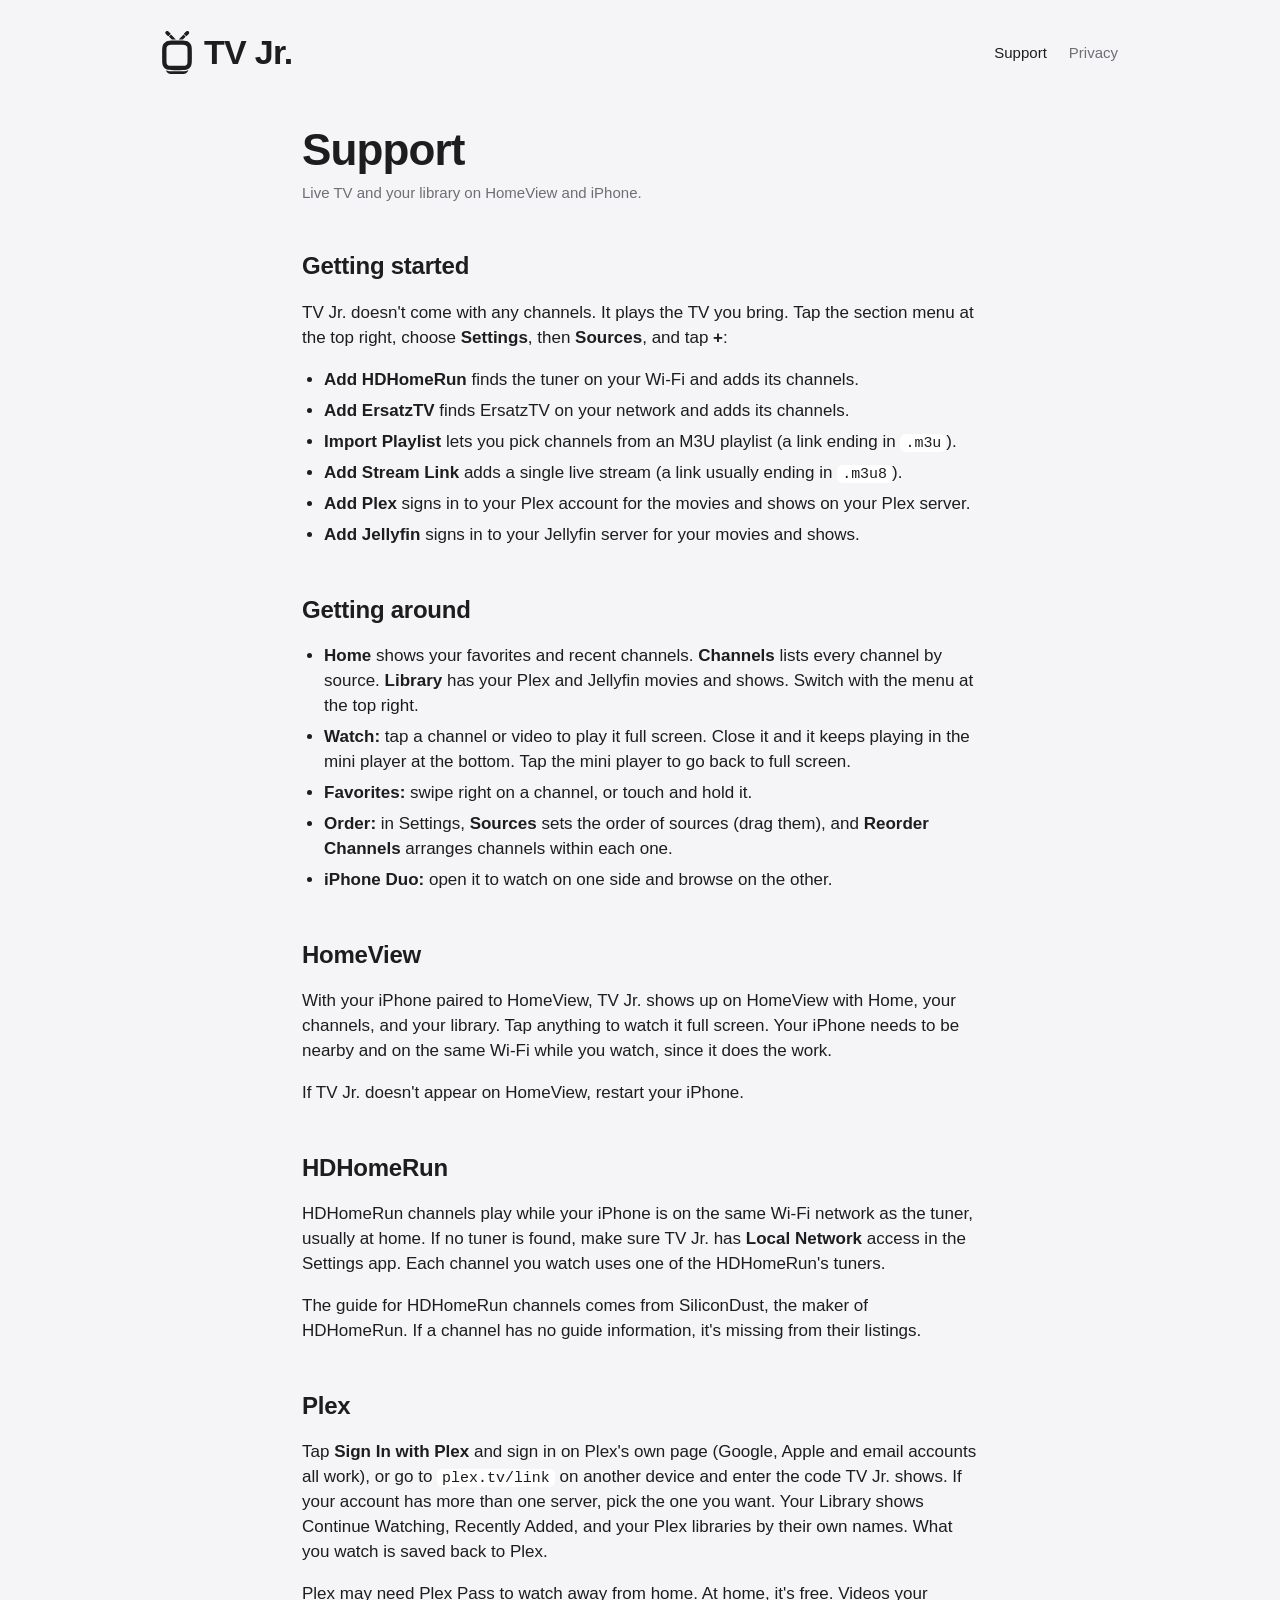
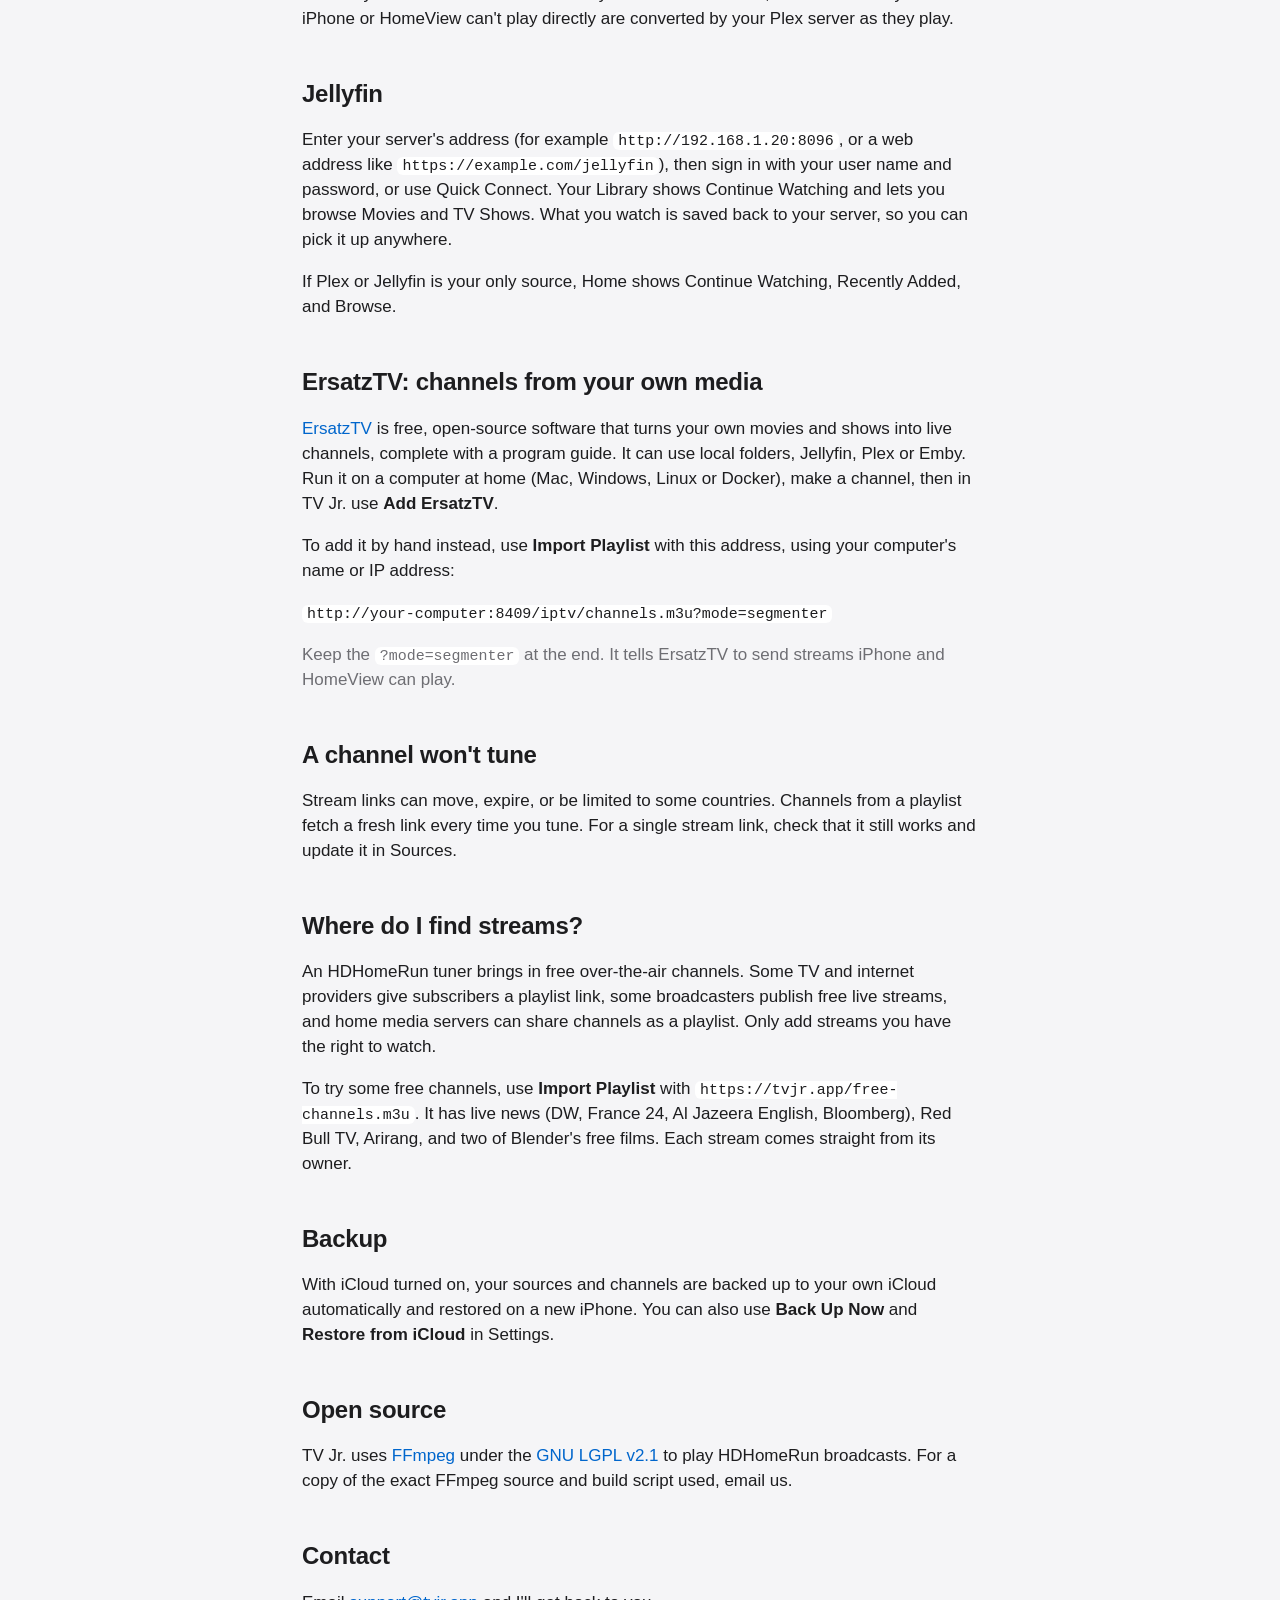
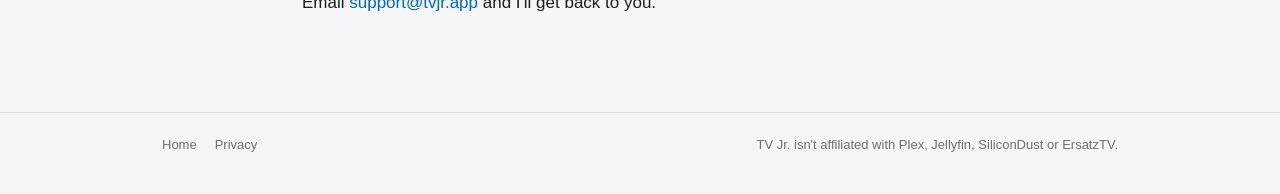
==== commit 389e1c9b: "Add Plex to the home and support pages Co-Authored-By: Claude Opus 5.5 <noreply@anthropic.com> Claud" ====
--- a/support.html
+++ b/support.html
@@ -4,7 +4,7 @@
   <meta charset="utf-8">
   <meta name="viewport" content="width=device-width, initial-scale=1">
   <title>TV Jr. Support</title>
-  <meta name="description" content="Help with TV Jr.: adding HDHomeRun, Jellyfin, ErsatzTV and playlists, watching on HomeView, and contact.">
+  <meta name="description" content="Help with TV Jr.: adding HDHomeRun, Plex, Jellyfin, ErsatzTV and playlists, watching on HomeView, and contact.">
   <link rel="icon" href="logo.svg" type="image/svg+xml">
   <link rel="stylesheet" href="style.css">
 </head>
@@ -30,12 +30,13 @@
       <li><strong>Add ErsatzTV</strong> finds ErsatzTV on your network and adds its channels.</li>
       <li><strong>Import Playlist</strong> lets you pick channels from an M3U playlist (a link ending in <code>.m3u</code>).</li>
       <li><strong>Add Stream Link</strong> adds a single live stream (a link usually ending in <code>.m3u8</code>).</li>
+      <li><strong>Add Plex</strong> signs in to your Plex account for the movies and shows on your Plex server.</li>
       <li><strong>Add Jellyfin</strong> signs in to your Jellyfin server for your movies and shows.</li>
     </ul>
 
     <h2>Getting around</h2>
     <ul>
-      <li><strong>Home</strong> shows your favorites and recent channels. <strong>Channels</strong> lists every channel by source. <strong>Library</strong> has your Jellyfin movies and shows. Switch with the menu at the top right.</li>
+      <li><strong>Home</strong> shows your favorites and recent channels. <strong>Channels</strong> lists every channel by source. <strong>Library</strong> has your Plex and Jellyfin movies and shows. Switch with the menu at the top right.</li>
       <li><strong>Watch:</strong> tap a channel or video to play it full screen. Close it and it keeps playing in the mini player at the bottom. Tap the mini player to go back to full screen.</li>
       <li><strong>Favorites:</strong> swipe right on a channel, or touch and hold it.</li>
       <li><strong>Order:</strong> in Settings, <strong>Sources</strong> sets the order of sources (drag them), and <strong>Reorder Channels</strong> arranges channels within each one.</li>
@@ -50,9 +51,13 @@
     <p>HDHomeRun channels play while your iPhone is on the same Wi‑Fi network as the tuner, usually at home. If no tuner is found, make sure TV Jr. has <strong>Local Network</strong> access in the Settings app. Each channel you watch uses one of the HDHomeRun's tuners.</p>
     <p>The guide for HDHomeRun channels comes from SiliconDust, the maker of HDHomeRun. If a channel has no guide information, it's missing from their listings.</p>
 
+    <h2>Plex</h2>
+    <p>Tap <strong>Sign In with Plex</strong> and sign in on Plex's own page (Google, Apple and email accounts all work), or go to <code>plex.tv/link</code> on another device and enter the code TV Jr. shows. If your account has more than one server, pick the one you want. Your Library shows Continue Watching, Recently Added, and your Plex libraries by their own names. What you watch is saved back to Plex.</p>
+    <p>Plex may need Plex Pass to watch away from home. At home, it's free. Videos your iPhone or HomeView can't play directly are converted by your Plex server as they play.</p>
+
     <h2>Jellyfin</h2>
     <p>Enter your server's address (for example <code>http://192.168.1.20:8096</code>, or a web address like <code>https://example.com/jellyfin</code>), then sign in with your user name and password, or use Quick Connect. Your Library shows Continue Watching and lets you browse Movies and TV Shows. What you watch is saved back to your server, so you can pick it up anywhere.</p>
-    <p>If Jellyfin is your only source, Home shows Continue Watching, Recently Added, and Browse.</p>
+    <p>If Plex or Jellyfin is your only source, Home shows Continue Watching, Recently Added, and Browse.</p>
 
     <h2>ErsatzTV: channels from your own media</h2>
     <p><a href="https://ersatztv.org">ErsatzTV</a> is free, open-source software that turns your own movies and shows into live channels, complete with a program guide. It can use local folders, Jellyfin, Plex or Emby. Run it on a computer at home (Mac, Windows, Linux or Docker), make a channel, then in TV Jr. use <strong>Add ErsatzTV</strong>.</p>
@@ -80,7 +85,7 @@
   <footer class="site-footer">
     <div class="wrap">
       <nav><a href="./">Home</a><a href="privacy.html">Privacy</a></nav>
-      <p>TV Jr. isn't affiliated with Jellyfin, SiliconDust or ErsatzTV.</p>
+      <p>TV Jr. isn't affiliated with Plex, Jellyfin, SiliconDust or ErsatzTV.</p>
     </div>
   </footer>
 </body>
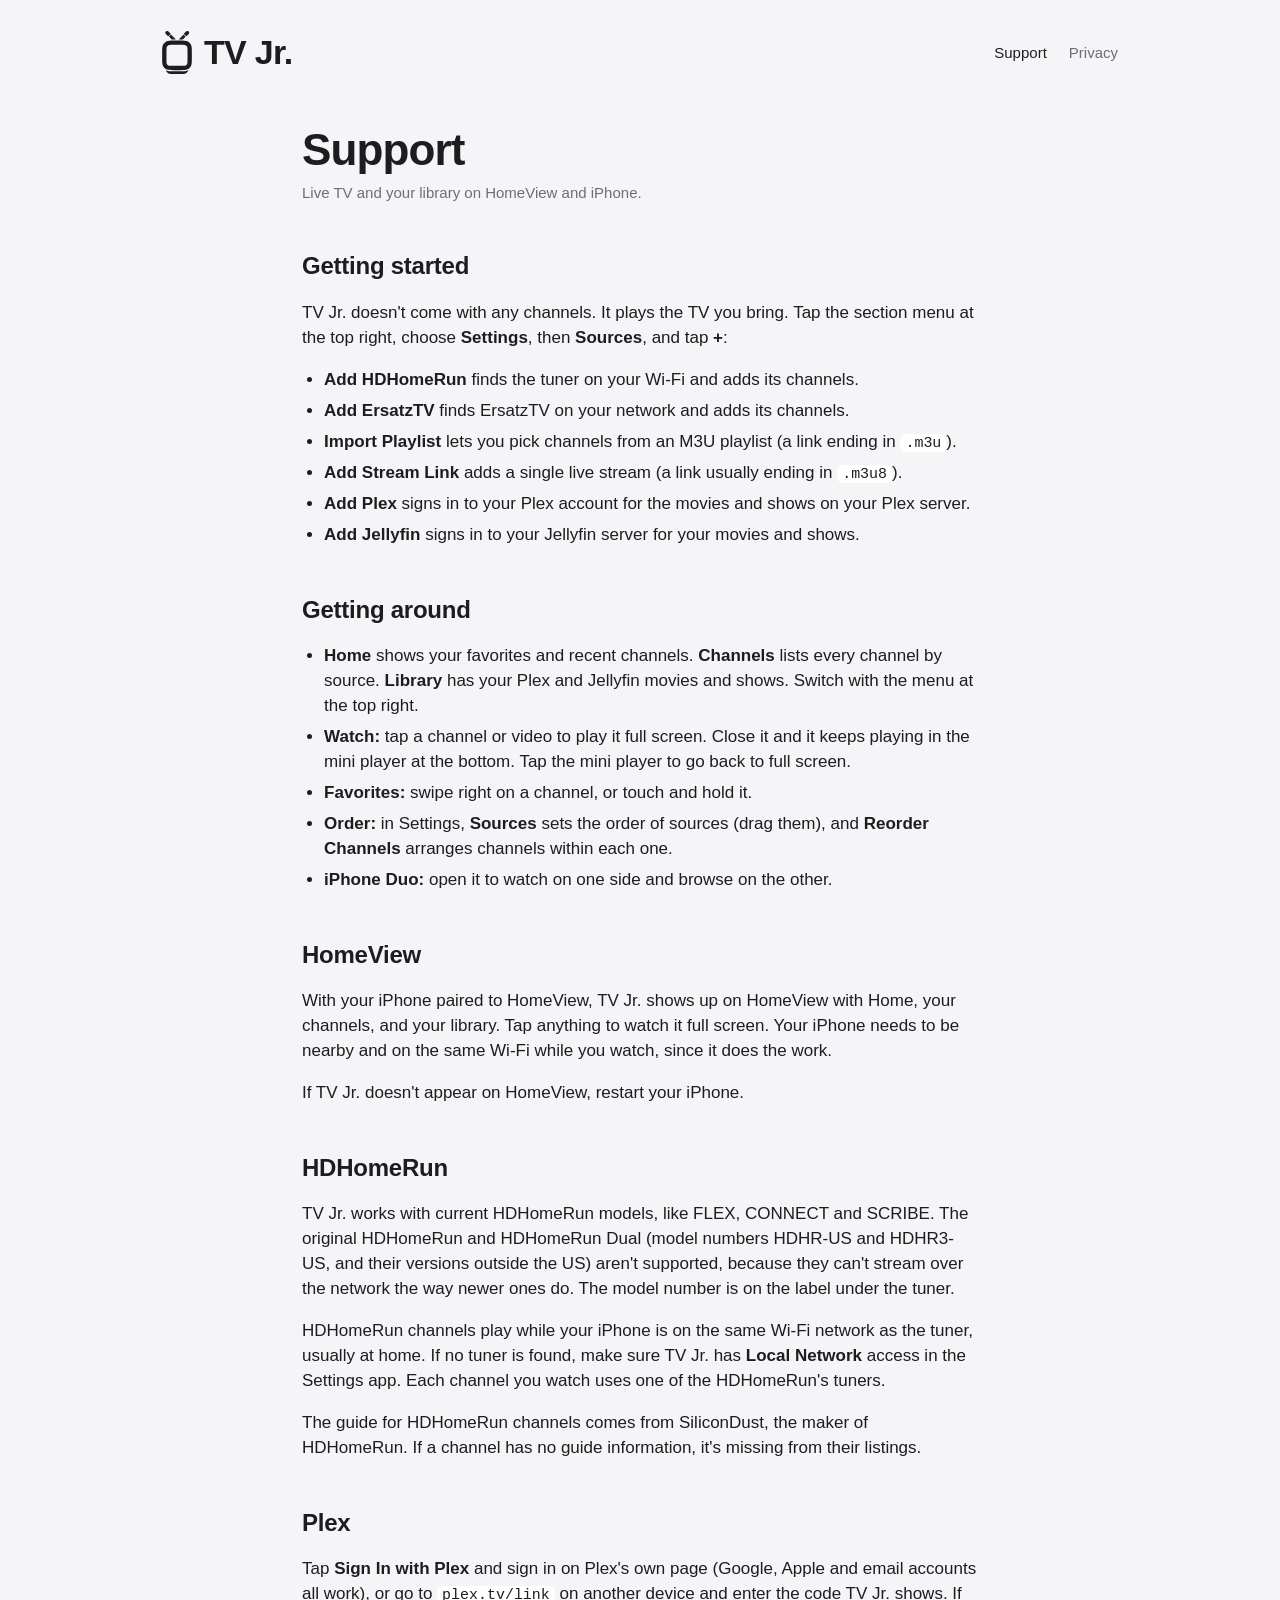
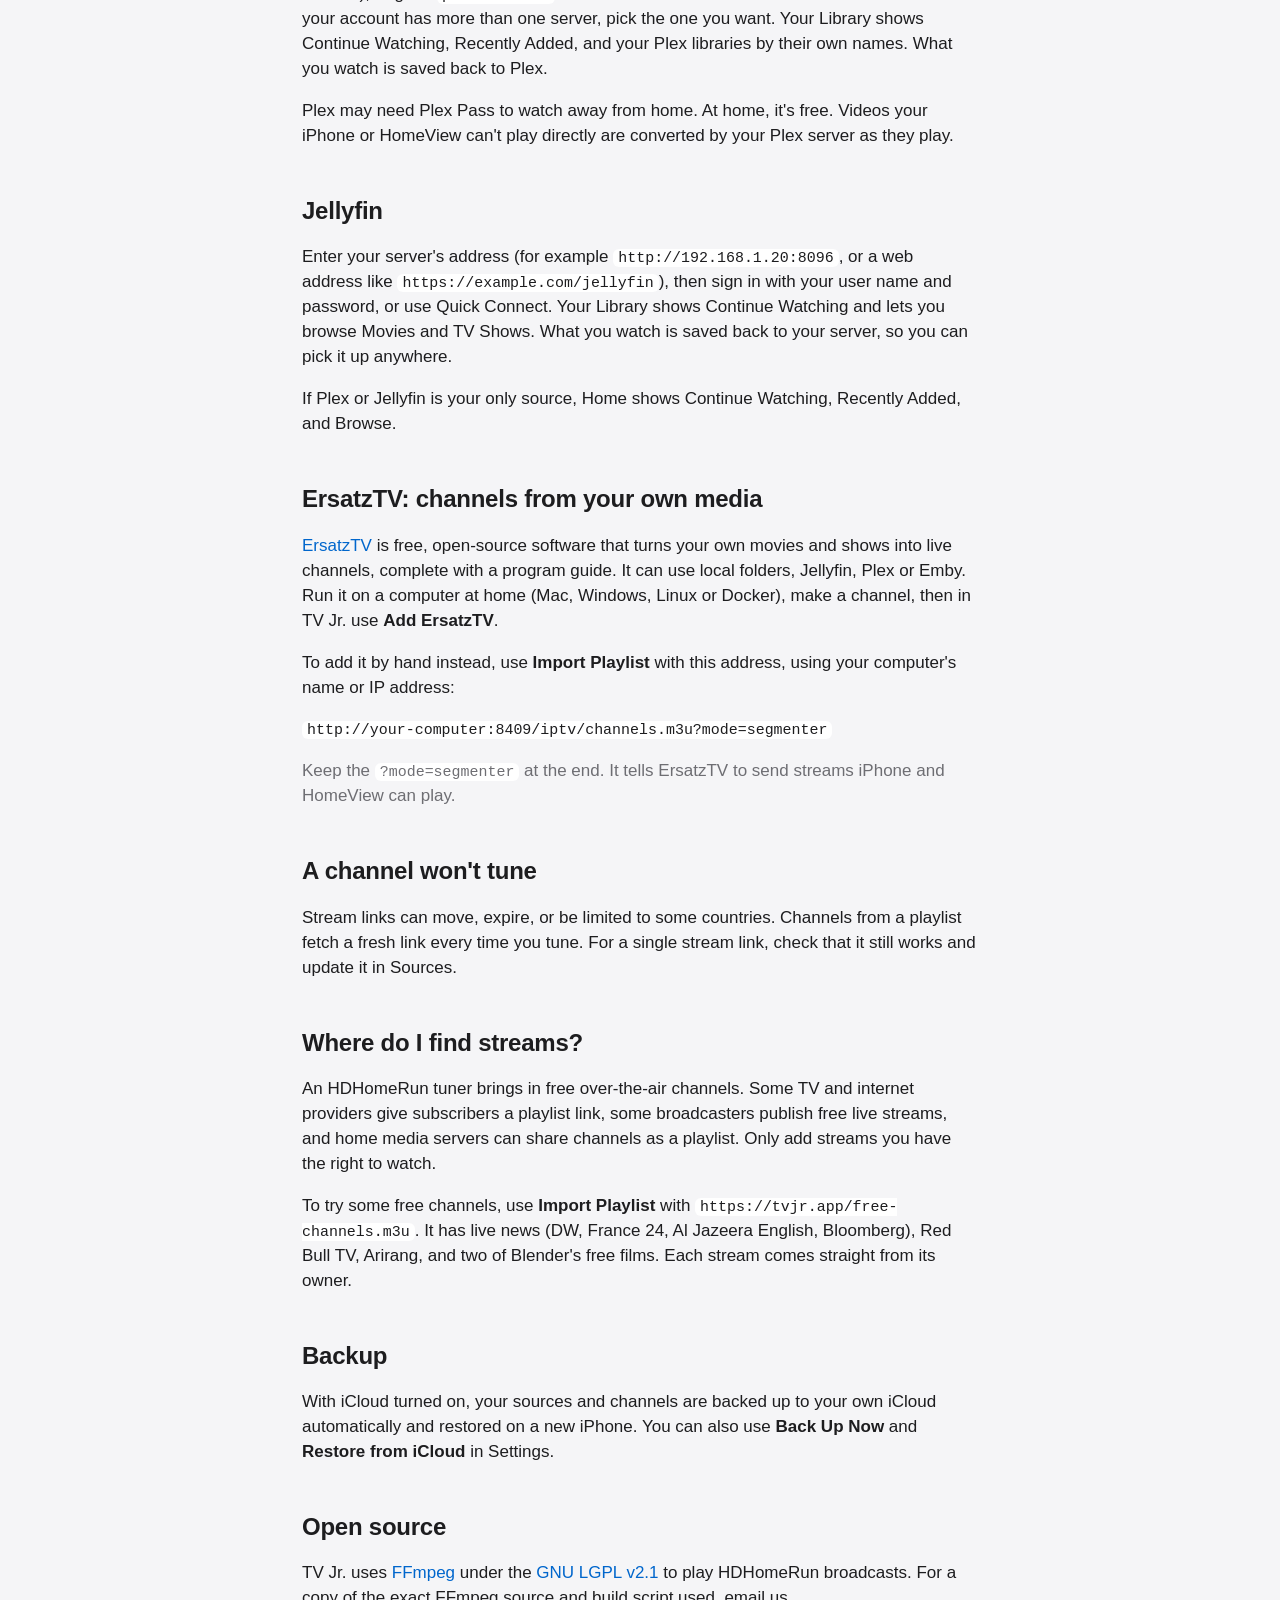
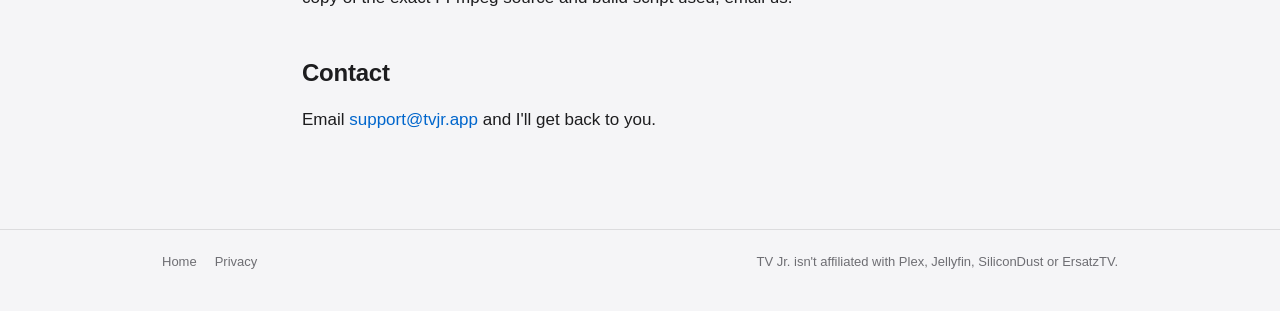
==== commit 684fb5dc: "Support: which HDHomeRun models work Co-Authored-By: Claude Opus 5.5 <noreply@anthropic.com> Claude-" ====
--- a/support.html
+++ b/support.html
@@ -48,6 +48,7 @@
     <p>If TV Jr. doesn't appear on HomeView, restart your iPhone.</p>
 
     <h2>HDHomeRun</h2>
+    <p>TV Jr. works with current HDHomeRun models, like FLEX, CONNECT and SCRIBE. The original HDHomeRun and HDHomeRun Dual (model numbers HDHR-US and HDHR3-US, and their versions outside the US) aren't supported, because they can't stream over the network the way newer ones do. The model number is on the label under the tuner.</p>
     <p>HDHomeRun channels play while your iPhone is on the same Wi‑Fi network as the tuner, usually at home. If no tuner is found, make sure TV Jr. has <strong>Local Network</strong> access in the Settings app. Each channel you watch uses one of the HDHomeRun's tuners.</p>
     <p>The guide for HDHomeRun channels comes from SiliconDust, the maker of HDHomeRun. If a channel has no guide information, it's missing from their listings.</p>
 
